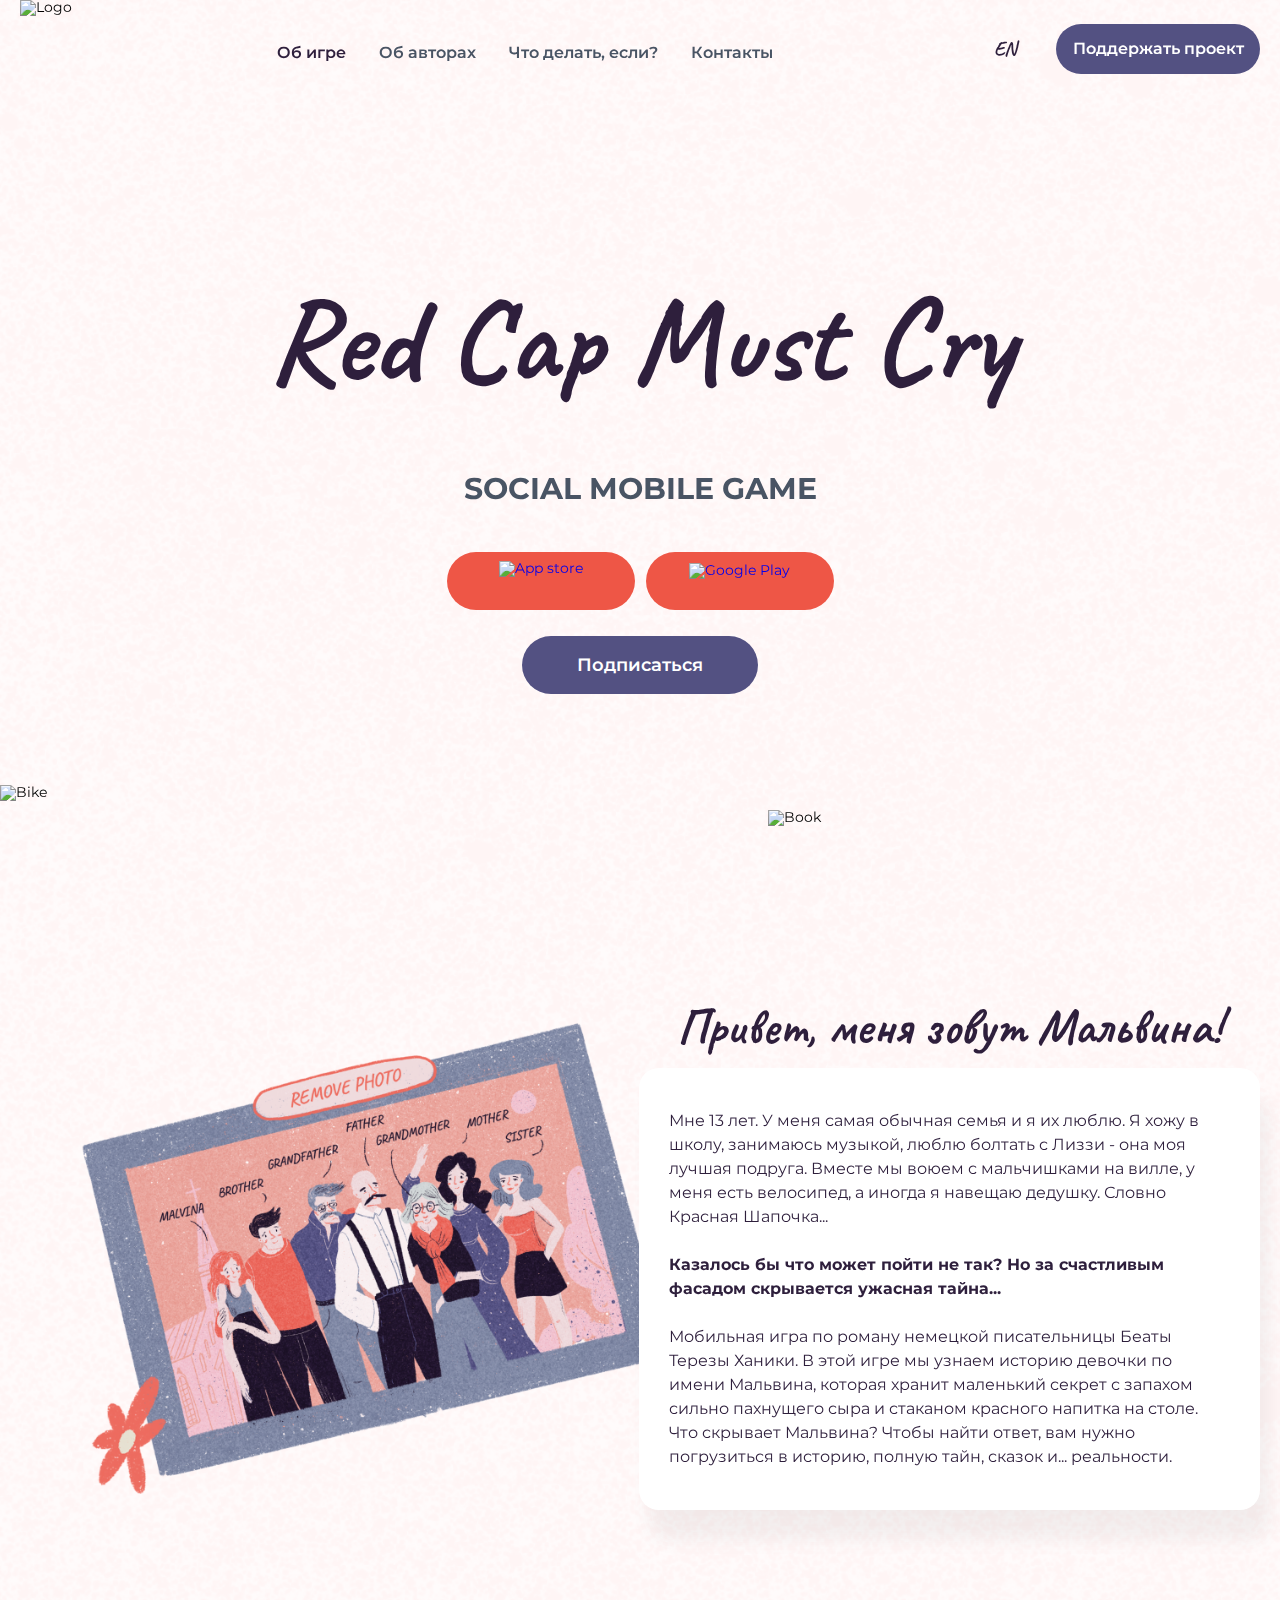
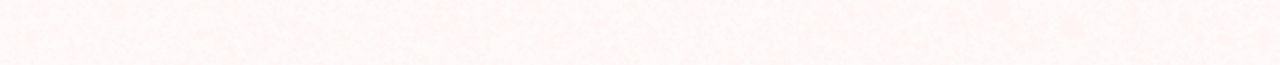
==== index.html @ 7e0f97d7 "Add hi section" ====
<!DOCTYPE html>
<html lang="en">
	<head>
		<title>Red Cup Must Cry</title>

		<meta charset="UTF-8">

		<!-- Fonts -->
		<link rel="preconnect" href="https://fonts.googleapis.com">
		<link rel="preconnect" href="https://fonts.gstatic.com" crossorigin>
		<link href="https://fonts.googleapis.com/css2?family=Caveat:wght@400;500;600;700&family=Montserrat:ital,wght@0,100;0,200;0,300;0,400;0,500;0,600;0,700;0,800;0,900;1,100;1,200;1,300;1,400;1,500;1,600;1,700;1,800;1,900&display=swap" rel="stylesheet">

		<!-- CSS -->
		<link rel="stylesheet" type="text/css" href="css/style.css">

		<meta name="viewport" content="width=device-width, initial-scale=1">

		<meta name="format-detection" content="telephone=no">
	</head>
	<body>
		<div class="wrapper">
			
			<div class="background"></div>
			
			<div class="popup-subscribe">
				<div class="popup-subscribe__container">
					<button class="popup-subscribe__close-btn" onClick="popup('.popup-subscribe', 'close');"></button>
					<div class="popup-subscribe__content">
						<h4>Подписывайся на обновления, чтобы узнать о выходе первым!</h4>
						<label class="popup-subscribe__input">
							<span>E-mail</span>
							<input type="email">
						</label>
						<button class="orange-btn" onClick="popup('.popup-success', 'open', 'subscribe');">Submit</button>
					</div>
				</div>
			</div>

			<div class="popup-success">
				<div class="popup-success__container">
					<button class="popup-success__close-btn" onClick="popup('.popup-success', 'close', 'subscribe');"></button>
					<div class="popup-success__content popup-success__content_subscribe">
						<img src="img/check-mark-circle.svg" alt="Check mark">
						<h4>Теперь вы подписаны на наши обновления</h4>
					</div>
				</div>
			</div>

			<header class="header">
				<div class="header__background"></div>
				<div class="header__container">

					<img src="img/logo.svg" alt="Logo" class="header__logo">
					
					<nav class="header__menu">
						<ul>
							<li class="active">
								<a href="#">Об игре</a>
							</li>
							<li>
								<a href="#">Об авторах</a>
							</li>
							<li>
								<a href="#">Что делать, если?</a>
							</li>
							<li>
								<a href="#">Контакты</a>
							</li>
						</ul>
						<button class="header__menu-close" onClick="burgerMenu('close');"></button>
					</nav>
					
					<div class="header__btns">

						<div class="header__language">
							<button class="header__language-btn" onClick="toggleLanguageMenu();">EN</button>
							<ul class="header__language-content">
								<li class="active">
									<a href="#">EN</a>
								</li>
								<li>
									<a href="#">DE</a>
								</li>
								<li>
									<a href="#">RU</a>
								</li>
								<li>
									<a href="#">BY</a>
								</li>
							</ul>
						</div>
						
						<button class="purple-btn">Поддержать проект</button>
						
						<div class="header__socials">
							<a href="#" class="purple-circle-btn">
								<img src="img/facebook.svg" alt="Facebook">
							</a>
							<a href="#" class="purple-circle-btn">
								<img src="img/inst.svg" alt="Instagram">
							</a>
							<a href="#" class="purple-circle-btn">
								<img src="img/in.svg" alt="Linkedin">
							</a>
							<a href="#" class="purple-circle-btn">
								<img src="img/tiktok.svg" alt="TikTok">
							</a>
						</div>

						<button class="header__burger" onClick="burgerMenu('open');"></button>

					</div>

				</div>
			</header>
		
			<main class="main">

				<section class="initial">
					<div class="initial__container">
						<img class="initial__bg1" src="img/bike.png" alt="Bike">
						<img class="initial__bg2" src="img/book.png" alt="Book">
						<div class="initial__content">
							<h1>Red Cap Must Cry</h1>
							<p>social mobile game</p>
							<div class="initial__btns">
								<a href="#">
									<img src="img/app-store.svg" alt="App store">
								</a>
								<a href="#">
									<img src="img/google-play.svg" alt="Google Play">
								</a>
								<button class="purple-btn" onClick="popup('.popup-subscribe', 'open');">Подписаться</button>
							</div>
						</div>
					</div>
				</section>

				<section class="hi">
					<div class="hi__container">
						<img class="hi__image" src="img/hi__image.png" alt="Remove photo">
						<div class="hi__content">
							<h3>Привет, меня зовут Мальвина!</h3>
							<div class="hi__block">
								<div class="text16x24">
									<p>Мне 13 лет. У меня самая обычная семья и я их люблю. Я хожу в школу, занимаюсь музыкой, люблю болтать с Лиззи - она моя лучшая подруга. Вместе мы воюем с мальчишками на вилле, у меня есть велосипед, а иногда я навещаю дедушку. Словно Красная Шапочка...</p>
									<p><b>Казалось бы что может пойти не так? Но за счастливым фасадом скрывается ужасная тайна...</b></p>
									<p>Мобильная игра по роману немецкой писательницы Беаты Терезы Ханики. В этой игре мы узнаем историю девочки по имени Мальвина, которая хранит маленький секрет с запахом сильно пахнущего сыра и стаканом красного напитка на столе. Что скрывает Мальвина? Чтобы найти ответ, вам нужно погрузиться в историю, полную тайн, сказок и... реальности.</p>
								</div>
							</div>
						</div>
					</div>
				</section>

			</main>

			<footer class="footer"></footer>

		</div>
		<script src="js/script.js"></script>
	</body>
</html>
---- css/style.css ----
* {
	padding: 0;
	margin: 0;
	border: 0;
}

*, *:before, *:after {
	-webkit-box-sizing: border-box;
	box-sizing: border-box;
}

:focus, :active {
	outline: none;
}

a:focus, a:active {
	outline: none;
}

nav, footer, header, aside {
	display: block;
}

html, body {
	height: 100%;
	width: 100%;
	font-size: 100%;
	line-height: 1;
	font-size: 14px;
	-ms-text-size-adjust: 100%;
	-moz-text-size-adjust: 100%;
	-webkit-text-size-adjust: 100%;
}

input, button, textarea {
	font-family: inherit;
}

input::-ms-clear {
	display: none;
}

button {
	cursor: pointer;
}

button::-moz-focus-inner {
	padding: 0;
	border: 0;
}

a, a:visited {
	text-decoration: none;
}

a:hover {
	font-style: none;
}

ul li {
	list-style: none;
}

img {
	vertical-align: top;
}

h1, h2, h3, h4, h5, h6 {
	font-size: inherit;
	font-weight: 400;
}

.hi__block, .popup-success__content, .popup-subscribe__content, .orange-btn, .initial__btns a, .header__language-btn, .purple-btn,
.purple-circle-btn, .popup-success__container, .popup-subscribe__container, .popup-success, .popup-subscribe {
	display: -webkit-box;
	display: -ms-flexbox;
	display: flex;
	-webkit-box-align: center;
	    -ms-flex-align: center;
	        align-items: center;
	-webkit-box-pack: center;
	    -ms-flex-pack: center;
	        justify-content: center;
}

.header__background, .background {
	position: absolute;
	top: 0;
	left: 0;
	z-index: 1;
	width: 100%;
	height: 100%;
	background: url("../img/bg.png");
	background-size: 100% auto;
	mix-blend-mode: color-burn;
	opacity: 0.07;
}

.popup-success__close-btn, .popup-subscribe__close-btn, .header__menu-close {
	width: 24px;
	height: 24px;
	background: url("../img/cross.svg") no-repeat;
	background-size: cover;
}

.popup-success, .popup-subscribe {
	position: fixed;
	z-index: 20;
	width: 100%;
	height: 100%;
	background: rgba(0, 0, 0, 0.1);
	-webkit-transition: all 0.3s ease;
	transition: all 0.3s ease;
	visibility: hidden;
	opacity: 0;
}

.popup-success__container, .popup-subscribe__container {
	position: relative;
	width: 100%;
	height: 100%;
	background: #FFFFFF;
	border: 5px solid #D7E2F1;
	-webkit-box-shadow: 10px 30px 20px rgba(0, 0, 0, 0.05);
	        box-shadow: 10px 30px 20px rgba(0, 0, 0, 0.05);
	border-radius: 60px;
	-webkit-transition: all 0.3s ease;
	transition: all 0.3s ease;
	-webkit-transform: scale(0);
	        transform: scale(0);
}

body {
	font-family: "Montserrat", sans-serif;
	background: #FFFBFB;
}

h1, h3, h4 {
	font-family: "Caveat", cursive;
	font-weight: 700;
}

h1 {
	font-size: 120px;
	line-height: 150%;
	color: #2E1F3C;
}

h3 {
	font-size: 50px;
	line-height: 63%;
	color: #2E1F3C;
}

h4 {
	font-size: 36px;
	line-height: 150%;
	color: #111827;
}

@media (max-width: 1200px) {
	h1 {
		font-size: 100px;
	}
}
@media (max-width: 991.5px) {
	h1 {
		font-size: 80px;
	}
}
@media (max-width: 767.5px) {
	h1 {
		font-size: 65px;
	}
	h4 {
		font-size: 30px;
	}
}
@media (max-width: 575.5px) {
	h1 {
		font-size: 44px;
	}
	h4 {
		font-size: 26px;
	}
}
.wrapper {
	position: relative;
}

.purple-btn,
.purple-circle-btn {
	height: 50px;
	background: #535182;
	border-radius: 50px;
}

.purple-btn {
	font-size: 18px;
	line-height: 22px;
	font-weight: 600;
	color: #FFF;
}

.purple-circle-btn {
	width: 50px;
}

.header {
	width: 100%;
	position: fixed;
	z-index: 10;
	background: #FFFBFB;
}
.header__container {
	position: relative;
	z-index: 2;
	padding: 0 20px;
	max-width: 1458px;
	width: 100%;
	height: 99px;
	margin: 0 auto;
	display: -webkit-box;
	display: -ms-flexbox;
	display: flex;
	-webkit-box-orient: horizontal;
	-webkit-box-direction: normal;
	    -ms-flex-direction: row;
	        flex-direction: row;
	gap: 0;
	-webkit-box-align: start;
	    -ms-flex-align: start;
	        align-items: flex-start;
	-webkit-box-pack: justify;
	    -ms-flex-pack: justify;
	        justify-content: space-between;
}
.header__logo {
	height: 100%;
}
.header__menu ul {
	padding-top: 43px;
	display: -webkit-box;
	display: -ms-flexbox;
	display: flex;
	-webkit-box-orient: horizontal;
	-webkit-box-direction: normal;
	    -ms-flex-direction: row;
	        flex-direction: row;
	gap: 33px;
	-webkit-box-align: start;
	    -ms-flex-align: start;
	        align-items: flex-start;
	-webkit-box-pack: stretch;
	    -ms-flex-pack: stretch;
	        justify-content: stretch;
}
.header__menu ul li {
	position: relative;
}
.header__menu ul li a {
	font-size: 16px;
	line-height: 20px;
	font-weight: 600;
	color: #495464;
	-webkit-transition: all 0.3s ease;
	transition: all 0.3s ease;
}
.header__menu ul li.active:after {
	content: "";
	position: absolute;
	bottom: -18px;
	left: 0;
	display: inline-block;
	width: 103%;
	height: 9px;
	background: url("../img/menu-underline.svg") no-repeat;
	background-size: 100% 100%;
}
.header__menu ul li.active a {
	color: #2E1F3C;
}
.header__menu-close {
	position: absolute;
	top: 35px;
	right: 22px;
	display: none;
}
.header__btns {
	padding-top: 24px;
	display: -webkit-box;
	display: -ms-flexbox;
	display: flex;
	-webkit-box-orient: horizontal;
	-webkit-box-direction: normal;
	    -ms-flex-direction: row;
	        flex-direction: row;
	gap: 22px;
	-webkit-box-align: center;
	    -ms-flex-align: center;
	        align-items: center;
	-webkit-box-pack: justify;
	    -ms-flex-pack: justify;
	        justify-content: space-between;
}
.header__language {
	position: relative;
}
.header__language-btn {
	padding-right: 3px;
	width: 56px;
	height: 50px;
	font-family: "Caveat", cursive;
	font-size: 20px;
	line-height: 150%;
	font-weight: 700;
	letter-spacing: -0.03em;
	color: #2E1F3C;
	background: url("../img/language-btn-circle.svg") no-repeat;
	background-size: cover;
}
.header__language-content {
	position: absolute;
	top: 74px;
	left: -28px;
	padding: 14px 0 19px 0;
	width: 112px;
	display: -webkit-box;
	display: -ms-flexbox;
	display: flex;
	-webkit-box-orient: vertical;
	-webkit-box-direction: normal;
	    -ms-flex-direction: column;
	        flex-direction: column;
	gap: 13px;
	-webkit-box-align: center;
	    -ms-flex-align: center;
	        align-items: center;
	-webkit-box-pack: start;
	    -ms-flex-pack: start;
	        justify-content: flex-start;
	background: #FFFFFF;
	border: 5px solid #D7E2F1;
	-webkit-box-shadow: 10px 30px 20px rgba(0, 0, 0, 0.05);
	        box-shadow: 10px 30px 20px rgba(0, 0, 0, 0.05);
	border-radius: 20px;
	-webkit-transition: all 0.2s ease;
	transition: all 0.2s ease;
	visibility: hidden;
	opacity: 0;
}
.header__language-content li a {
	font-size: 16px;
	line-height: 150%;
	color: #2E1F3C;
	font-weight: 700;
	-webkit-transition: all 0.3s ease;
	transition: all 0.3s ease;
}
.header__language-content li.active a {
	color: #EE5646;
}
.header__language-content_open {
	visibility: visible;
	opacity: 1;
}
.header .purple-btn {
	width: 204px;
	font-size: 16px;
	line-height: 20px;
}
.header__socials {
	display: -webkit-box;
	display: -ms-flexbox;
	display: flex;
	-webkit-box-orient: horizontal;
	-webkit-box-direction: normal;
	    -ms-flex-direction: row;
	        flex-direction: row;
	gap: 4px;
	-webkit-box-align: center;
	    -ms-flex-align: center;
	        align-items: center;
	-webkit-box-pack: start;
	    -ms-flex-pack: start;
	        justify-content: flex-start;
}
.header__burger {
	width: 38px;
	height: 35px;
	background: url("../img/burger.svg") no-repeat;
	background-size: cover;
	display: none;
}

@media (hover: hover) {
	.header__menu ul li a:hover {
		color: #2E1F3C;
	}
	.header__language-content li a:hover {
		color: #EE5646;
	}
}
@media (max-width: 1300px) {
	.header__socials {
		display: none;
	}
}
@media (max-width: 1100px) {
	.header__menu ul {
		gap: 25px;
	}
	.header__btns {
		gap: 12px;
	}
}
@media (max-width: 991.5px) {
	.header__menu ul {
		gap: 20px;
	}
	.header__language-content {
		top: 64px;
		left: -7px;
		width: 70px;
	}
	.header .purple-btn {
		display: none;
	}
}
@media (max-width: 767.5px) {
	.header__menu {
		position: absolute;
		top: -450px;
		left: 0;
		z-index: 3;
		padding: 124.5px 0 97.5px 0;
		width: 100%;
		background: #FFFFFF;
		border: 5px solid #D7E2F1;
		-webkit-box-shadow: 10px 30px 20px rgba(0, 0, 0, 0.05);
		        box-shadow: 10px 30px 20px rgba(0, 0, 0, 0.05);
		border-radius: 0px 0px 20px 20px;
		-webkit-transition: all 0.3s ease;
		transition: all 0.3s ease;
		visibility: hidden;
	}
	.header__menu ul {
		padding-top: 0;
		display: -webkit-box;
		display: -ms-flexbox;
		display: flex;
		-webkit-box-orient: vertical;
		-webkit-box-direction: normal;
		    -ms-flex-direction: column;
		        flex-direction: column;
		gap: 30px;
		-webkit-box-align: center;
		    -ms-flex-align: center;
		        align-items: center;
		-webkit-box-pack: start;
		    -ms-flex-pack: start;
		        justify-content: flex-start;
	}
	.header__menu ul li a {
		font-size: 18px;
		line-height: 22px;
	}
	.header__menu ul li.active {
		padding-bottom: 14px;
	}
	.header__menu ul li.active:after {
		bottom: 0;
	}
	.header__menu-close {
		display: inline-block;
	}
	.header__menu_open {
		top: 0;
		visibility: visible;
	}
	.header__btns {
		gap: 20px;
	}
	.header__burger {
		display: inline-block;
	}
}
@media (max-width: 575.5px) {
	.header__container {
		height: 51px;
	}
	.header__btns {
		padding-top: 12px;
	}
	.header__language-btn {
		width: 34px;
		height: 30px;
		font-size: 14.5755px;
	}
	.header__language-content {
		top: 38px;
		width: 45px;
		padding: 11px 0 14px 0;
		gap: 8px;
	}
	.header__language-content li a {
		font-size: 14.5755px;
	}
	.header__burger {
		width: 24px;
		height: 22px;
	}
}
.main {
	position: relative;
	z-index: 2;
	padding: 99px 0 0 0;
}

@media (max-width: 575.5px) {
	.main {
		padding: 51px 0 0 0;
	}
}
.initial__container {
	max-width: 1920px;
	margin: 0 auto;
	position: relative;
}
.initial__content {
	position: relative;
	z-index: 2;
	padding: 152px 0 172px 0;
	text-align: center;
}
.initial__content > p {
	margin: 35px 0 41px 0;
	font-size: 30px;
	line-height: 150%;
	font-weight: 700;
	text-transform: uppercase;
	color: #495464;
}
.initial__btns {
	width: 388px;
	display: -webkit-inline-box;
	display: -ms-inline-flexbox;
	display: inline-flex;
	-webkit-box-orient: horizontal;
	-webkit-box-direction: normal;
	    -ms-flex-direction: row;
	        flex-direction: row;
	gap: 26px 11px;
	-webkit-box-align: start;
	    -ms-flex-align: start;
	        align-items: flex-start;
	-webkit-box-pack: center;
	    -ms-flex-pack: center;
	        justify-content: center;
	-ms-flex-wrap: wrap;
	    flex-wrap: wrap;
}
.initial__btns a {
	width: 188px;
	height: 58px;
	background: #EE5646;
	border-radius: 50px;
}
.initial__btns a:nth-child(1) img {
	height: 40.56px;
}
.initial__btns a:nth-child(2) img {
	height: 36.46px;
}
.initial__btns .purple-btn {
	width: 236px;
	height: 58px;
}
.initial__bg1, .initial__bg2 {
	position: absolute;
	z-index: 1;
}
.initial__bg1 {
	bottom: 65px;
	left: 48px;
	width: 43%;
}
.initial__bg2 {
	bottom: 0;
	right: 124px;
	width: 40%;
}

@media (max-width: 1400px) {
	.initial__bg1 {
		left: 0;
	}
	.initial__bg2 {
		right: 0;
		bottom: 40px;
	}
}
@media (max-width: 1200px) {
	.initial__content {
		padding: 100px 0 152px 0;
	}
}
@media (max-width: 991.5px) {
	.initial__content {
		padding: 60px 0 152px 0;
	}
	.initial__content > p {
		margin: 25px 0 31px 0;
		font-size: 28px;
	}
}
@media (max-width: 767.5px) {
	.initial__bg1 {
		bottom: 45px;
	}
	.initial__content {
		padding: 35px 0 152px 0;
	}
	.initial__content > p {
		margin: 10px 0 20px 0;
		font-size: 24px;
	}
}
@media (max-width: 575.5px) {
	.initial__container {
		overflow-x: hidden;
	}
	.initial__bg1 {
		bottom: auto;
		top: 12px;
		left: 50%;
		width: 219px;
		-webkit-transform: translate(-43%, 0);
		        transform: translate(-43%, 0);
	}
	.initial__bg2 {
		z-index: 3;
		right: calc(50% - 190px);
		bottom: 27px;
		width: 150px;
		pointer-events: none;
	}
	.initial__content {
		padding: 153px 0 63px 0;
		width: 100%;
		overflow-x: hidden;
	}
	.initial__content > p {
		margin: 10px 0 20px 0;
		font-size: 10px;
	}
	.initial__btns {
		gap: 5px;
		-webkit-box-orient: vertical;
		-webkit-box-direction: normal;
		    -ms-flex-direction: column;
		        flex-direction: column;
		-webkit-box-align: center;
		    -ms-flex-align: center;
		        align-items: center;
		-webkit-box-pack: start;
		    -ms-flex-pack: start;
		        justify-content: flex-start;
		width: 100%;
	}
	.initial__btns a,
.initial__btns .purple-btn {
		width: 280px;
		height: 45px;
	}
	.initial__btns a:nth-child(1) img {
		height: 33px;
	}
	.initial__btns a:nth-child(2) img {
		height: 30px;
	}
}
.orange-btn {
	height: 58px;
	font-size: 18px;
	line-height: 22px;
	font-weight: 600;
	color: #fff;
	background: #EE5646;
	border-radius: 100px;
}

@media (max-width: 575.5px) {
	.orange-btn {
		height: 45px;
		font-size: 16px;
		line-height: 20px;
	}
}
.popup-subscribe {
	padding: 40px 30px;
}
.popup-subscribe__container {
	padding: 0 30px;
	max-width: 990px;
	max-height: 620px;
}
.popup-subscribe__close-btn {
	position: absolute;
	top: 35px;
	right: 46px;
}
.popup-subscribe__content {
	max-width: 491px;
	-webkit-box-orient: vertical;
	-webkit-box-direction: normal;
	    -ms-flex-direction: column;
	        flex-direction: column;
}
.popup-subscribe__content h4 {
	text-align: center;
}
.popup-subscribe__content .orange-btn {
	width: 188px;
}
.popup-subscribe__input {
	margin: 40px 0;
	display: -webkit-box;
	display: -ms-flexbox;
	display: flex;
	-webkit-box-orient: horizontal;
	-webkit-box-direction: normal;
	    -ms-flex-direction: row;
	        flex-direction: row;
	gap: 38px;
	-webkit-box-align: center;
	    -ms-flex-align: center;
	        align-items: center;
	-webkit-box-pack: center;
	    -ms-flex-pack: center;
	        justify-content: center;
	width: 100%;
}
.popup-subscribe__input span,
.popup-subscribe__input input {
	font-family: "Caveat", cursive;
	color: #2E1F3C;
	font-weight: 700;
}
.popup-subscribe__input span {
	font-size: 25px;
	line-height: 32px;
}
.popup-subscribe__input input {
	width: calc(100% - 57px - 38px);
	font-size: 25px;
	line-height: 40px;
	border-bottom: 2px solid rgba(46, 31, 60, 0.5);
}

.popup-subscribe.open {
	visibility: visible;
	opacity: 1;
}
.popup-subscribe.open .popup-subscribe__container {
	-webkit-transform: scale(1);
	        transform: scale(1);
}

@media (max-width: 991.5px) {
	.popup-subscribe__container {
		max-height: 550px;
	}
}
@media (max-width: 767.5px) {
	.popup-subscribe__container {
		max-height: 500px;
	}
	.popup-subscribe__content {
		max-width: 400px;
	}
	.popup-subscribe__input {
		margin: 30px 0;
	}
}
@media (max-width: 575.5px) {
	.popup-subscribe {
		padding: 40px 15px;
	}
	.popup-subscribe__container {
		padding: 0 15px;
		max-height: 380px;
	}
	.popup-subscribe__close-btn {
		top: 25px;
		right: 30px;
	}
	.popup-subscribe__content .orange-btn {
		width: 150px;
	}
	.popup-subscribe__input {
		gap: 15px;
	}
	.popup-subscribe__input span {
		font-size: 22px;
	}
	.popup-subscribe__input input {
		width: calc(100% - 50px - 15px);
		font-size: 22px;
	}
}
.popup-success {
	padding: 40px 30px;
}
.popup-success__container {
	padding: 0 30px;
	max-width: 686px;
	max-height: 455px;
}
.popup-success__close-btn {
	position: absolute;
	top: 35px;
	right: 60px;
}
.popup-success__content {
	max-width: 491px;
	-webkit-box-orient: vertical;
	-webkit-box-direction: normal;
	    -ms-flex-direction: column;
	        flex-direction: column;
	display: none;
}
.popup-success__content img {
	width: 104.49px;
	height: 104.52px;
}
.popup-success__content h4 {
	text-align: center;
}
.popup-success__content_subscribe h4 {
	margin-top: 44.24px;
}

.popup-success.open {
	visibility: visible;
	opacity: 1;
}
.popup-success.open .popup-success__container {
	-webkit-transform: scale(1);
	        transform: scale(1);
}

@media (max-width: 991.5px) {
	.popup-success__container {
		max-height: 420px;
	}
}
@media (max-width: 767.5px) {
	.popup-success__container {
		max-height: 390px;
	}
	.popup-success__content {
		max-width: 400px;
	}
	.popup-success__content img {
		width: 90px;
		height: 90px;
	}
	.popup-success__content_subscribe h4 {
		margin-top: 38px;
	}
}
@media (max-width: 575.5px) {
	.popup-success {
		padding: 40px 15px;
	}
	.popup-success__container {
		padding: 0 15px;
		max-height: 330px;
	}
	.popup-success__close-btn {
		top: 25px;
		right: 30px;
	}
	.popup-success__content {
		max-width: 350px;
	}
	.popup-success__content img {
		width: 75px;
		height: 75px;
	}
}
.text16x24 {
	display: -webkit-box;
	display: -ms-flexbox;
	display: flex;
	-webkit-box-orient: vertical;
	-webkit-box-direction: normal;
	    -ms-flex-direction: column;
	        flex-direction: column;
	gap: 24px;
	-webkit-box-align: stretch;
	    -ms-flex-align: stretch;
	        align-items: stretch;
	-webkit-box-pack: start;
	    -ms-flex-pack: start;
	        justify-content: flex-start;
	font-size: 16px;
	line-height: 150%;
	color: #2E1F3C;
}

.hi__container {
	position: relative;
	max-width: 1515px;
	padding: 145px 20px 155px 20px;
	display: -webkit-box;
	display: -ms-flexbox;
	display: flex;
	-webkit-box-orient: horizontal;
	-webkit-box-direction: normal;
	    -ms-flex-direction: row;
	        flex-direction: row;
	gap: 0;
	-webkit-box-align: start;
	    -ms-flex-align: start;
	        align-items: flex-start;
	-webkit-box-pack: end;
	    -ms-flex-pack: end;
	        justify-content: flex-end;
	margin: 0 auto;
}
.hi__image {
	position: absolute;
	top: 120px;
	left: 20px;
	width: 53.35%;
}
.hi__content {
	width: 50.1%;
	position: relative;
}
.hi__content h3 {
	text-align: center;
	margin-bottom: 25px;
}
.hi__block {
	min-height: 442px;
	padding: 30px;
	background: #FFFFFF;
	-webkit-box-shadow: 10px 30px 20px rgba(0, 0, 0, 0.05);
	        box-shadow: 10px 30px 20px rgba(0, 0, 0, 0.05);
	border-radius: 20px;
}
.hi__block .text16x24 {
	max-width: 598px;
}
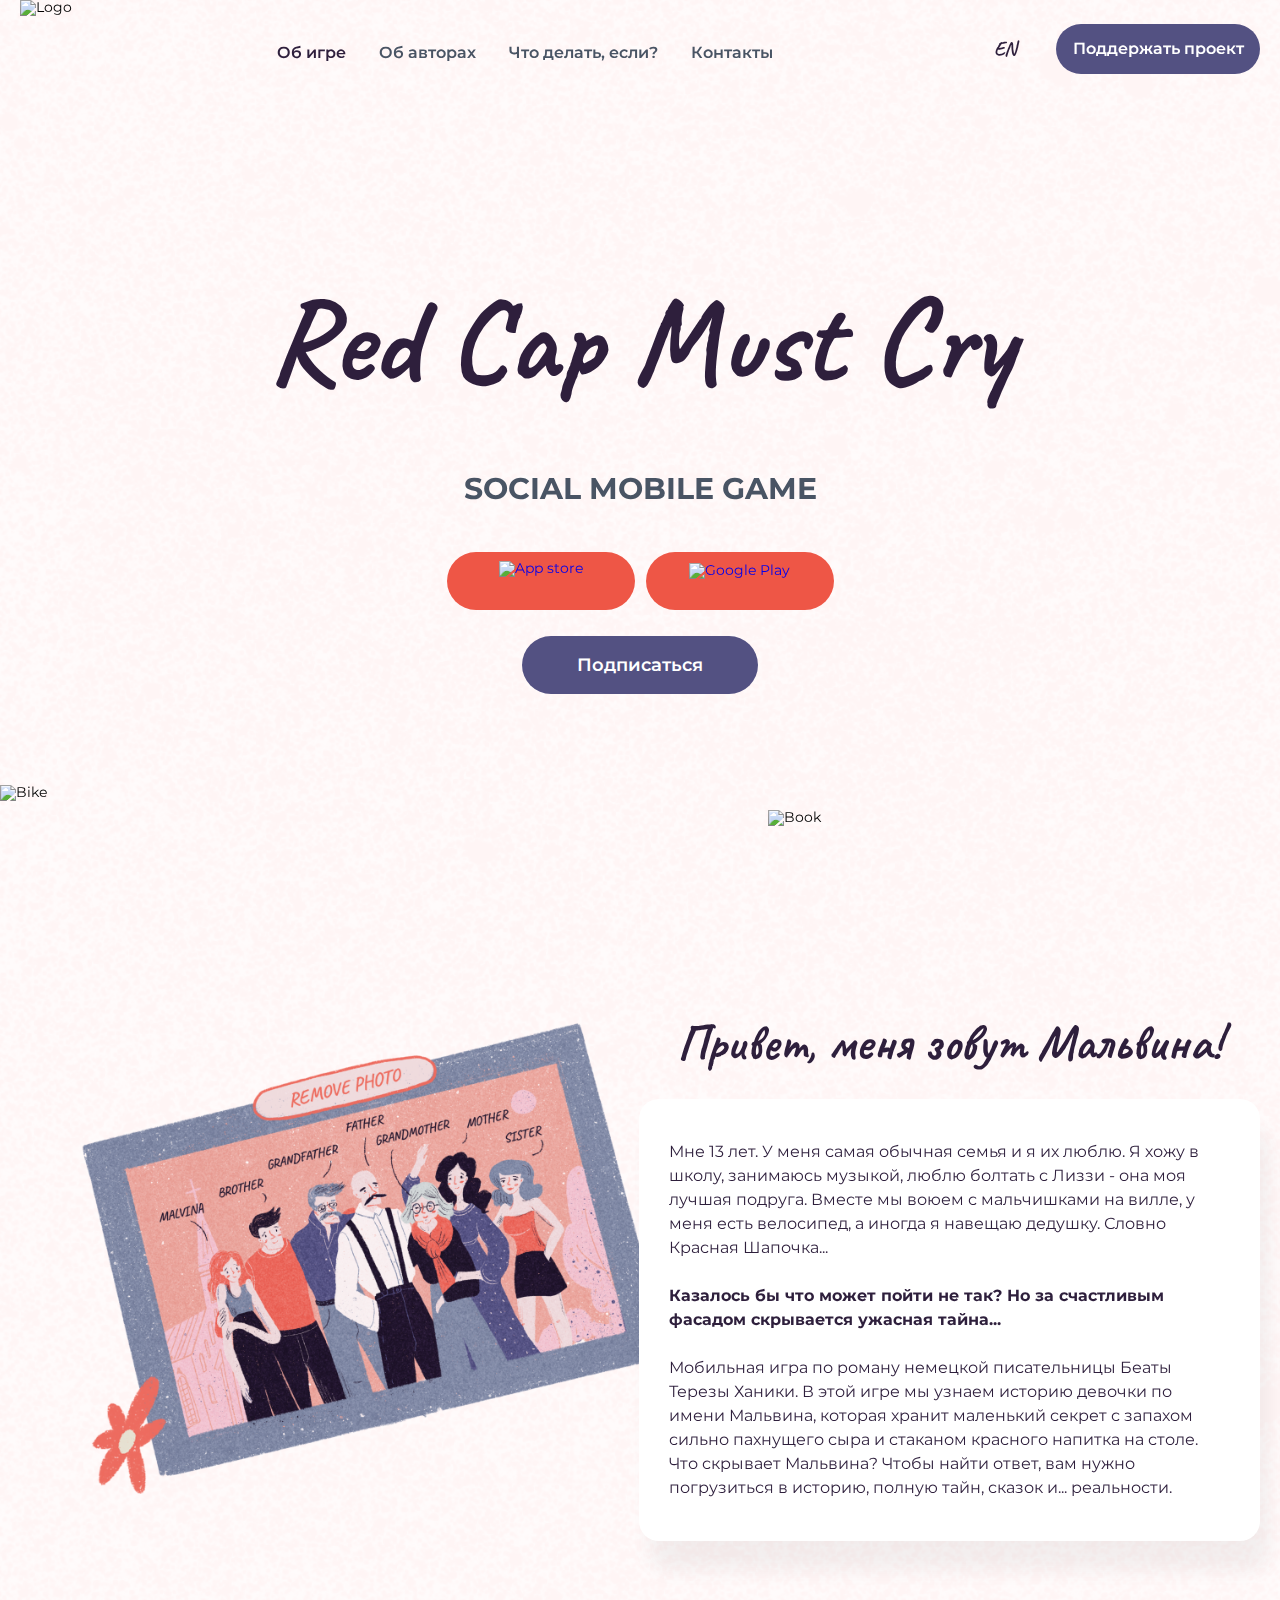
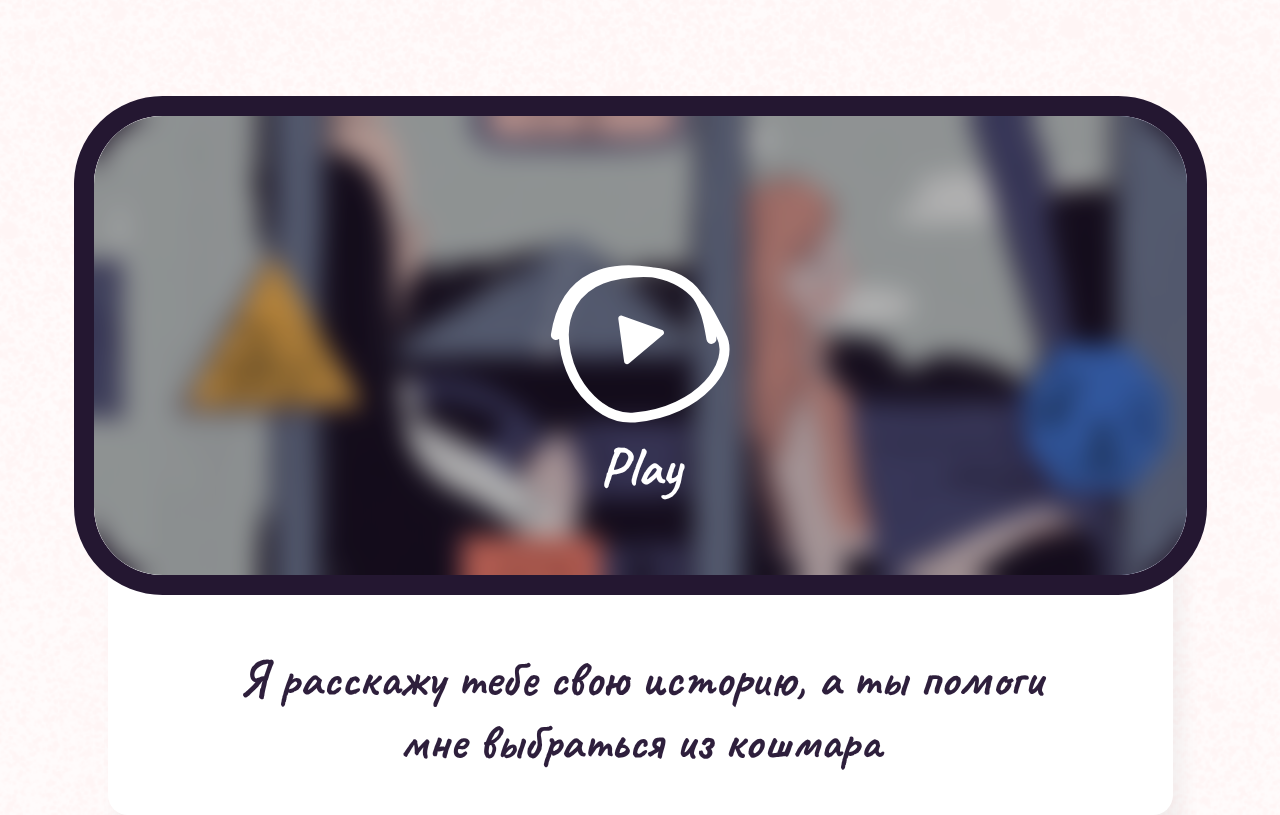
==== commit 5c4d2d5a: "Add video-history section" ====
--- a/index.html
+++ b/index.html
@@ -152,6 +152,24 @@
 					</div>
 				</section>
 
+				<section class="video-history">
+					<div class="video-history__container">
+						<div class="video-history__video">
+							<video preload="none" poster="img/video.png">
+								<source src="https://www.w3schools.com/html/mov_bbb.mp4" type="video/mp4">
+								Your browser does not support the video tag.
+							</video>
+							<button onClick="playVideo();">
+								<img src="img/play.svg" alt="Play button">
+								<span>Play</span>
+							</button>
+						</div>
+						<div class="video-history__block">
+							<h3>Я расскажу тебе свою историю, а ты помоги мне выбраться из кошмара</h3>
+						</div>
+					</div>
+				</section>
+
 			</main>
 
 			<footer class="footer"></footer>
--- a/css/style.css
+++ b/css/style.css
@@ -148,7 +148,7 @@
 
 h3 {
 	font-size: 50px;
-	line-height: 63%;
+	line-height: 63px;
 	color: #2E1F3C;
 }
 
@@ -167,11 +167,19 @@
 	h1 {
 		font-size: 80px;
 	}
+	h3 {
+		font-size: 40px;
+		line-height: 55px;
+	}
 }
 @media (max-width: 767.5px) {
 	h1 {
 		font-size: 65px;
 	}
+	h3 {
+		font-size: 32px;
+		line-height: 44px;
+	}
 	h4 {
 		font-size: 30px;
 	}
@@ -179,6 +187,10 @@
 @media (max-width: 575.5px) {
 	h1 {
 		font-size: 44px;
+	}
+	h3 {
+		font-size: 25px;
+		line-height: 32px;
 	}
 	h4 {
 		font-size: 26px;
@@ -917,18 +929,19 @@
 	display: -webkit-box;
 	display: -ms-flexbox;
 	display: flex;
-	-webkit-box-orient: horizontal;
+	-webkit-box-orient: vertical;
 	-webkit-box-direction: normal;
-	    -ms-flex-direction: row;
-	        flex-direction: row;
+	    -ms-flex-direction: column;
+	        flex-direction: column;
 	gap: 0;
-	-webkit-box-align: start;
-	    -ms-flex-align: start;
-	        align-items: flex-start;
-	-webkit-box-pack: end;
-	    -ms-flex-pack: end;
-	        justify-content: flex-end;
+	-webkit-box-align: end;
+	    -ms-flex-align: end;
+	        align-items: flex-end;
+	-webkit-box-pack: start;
+	    -ms-flex-pack: start;
+	        justify-content: flex-start;
 	margin: 0 auto;
+	overflow-x: hidden;
 }
 .hi__image {
 	position: absolute;
@@ -945,8 +958,9 @@
 	margin-bottom: 25px;
 }
 .hi__block {
+	position: relative;
 	min-height: 442px;
-	padding: 30px;
+	padding: 40px 30px;
 	background: #FFFFFF;
 	-webkit-box-shadow: 10px 30px 20px rgba(0, 0, 0, 0.05);
 	        box-shadow: 10px 30px 20px rgba(0, 0, 0, 0.05);
@@ -954,4 +968,160 @@
 }
 .hi__block .text16x24 {
 	max-width: 598px;
+}
+.hi__block:after {
+	content: "";
+	position: absolute;
+	right: -40px;
+	top: -70px;
+	display: inline-block;
+	width: 145px;
+	height: 145px;
+	background: url("../img/needle.png") no-repeat;
+	background-size: cover;
+}
+
+@media (max-width: 1199.5px) {
+	.hi__container {
+		padding: 125px 20px 130px 20px;
+	}
+	.hi__image {
+		top: 200px;
+		width: 42%;
+	}
+	.hi__content {
+		width: 60%;
+	}
+	.hi__block:after {
+		right: -35px;
+		top: -65px;
+		width: 130px;
+		height: 130px;
+	}
+}
+@media (max-width: 991.5px) {
+	.hi__container {
+		padding: 80px 20px 100px 20px;
+	}
+	.hi__image {
+		top: 240px;
+		width: 39%;
+		left: 0;
+	}
+	.hi__content {
+		width: 65%;
+	}
+	.hi__content h3 {
+		margin-bottom: 15px;
+	}
+}
+@media (max-width: 767.5px) {
+	.hi__container {
+		padding: 20px 20px 80px 20px;
+		-webkit-box-align: center;
+		    -ms-flex-align: center;
+		        align-items: center;
+	}
+	.hi__image {
+		position: relative;
+		top: auto;
+		left: auto;
+		width: calc(100% + 40px);
+		max-width: 500px;
+	}
+	.hi__content {
+		width: 100%;
+	}
+}
+@media (max-width: 575.5px) {
+	.hi__container {
+		padding: 0 20px 80px 20px;
+	}
+	.hi__image {
+		left: -8px;
+	}
+	.hi__block {
+		padding: 20px;
+	}
+	.hi__block:after {
+		right: -28px;
+		top: 15px;
+		width: 80px;
+		height: 80px;
+	}
+}
+.video-history__container {
+	margin: 0 auto;
+	padding: 0 20px;
+	max-width: 1173px;
+}
+.video-history__video {
+	position: relative;
+	z-index: 2;
+	width: 1133px;
+	height: 498.77px;
+	border: 20.2547px solid #241731;
+	-webkit-box-shadow: inset 0px 5.06369px 5.06369px rgba(0, 0, 0, 0.1);
+	        box-shadow: inset 0px 5.06369px 5.06369px rgba(0, 0, 0, 0.1);
+	border-radius: 88.6145px;
+	overflow: hidden;
+}
+.video-history__video video {
+	width: 100%;
+	height: 100%;
+	-o-object-fit: cover;
+	   object-fit: cover;
+}
+.video-history__video button {
+	position: absolute;
+	top: 0;
+	left: 0;
+	padding-bottom: 72.5px;
+	width: 100%;
+	height: 100%;
+	display: -webkit-box;
+	display: -ms-flexbox;
+	display: flex;
+	-webkit-box-orient: vertical;
+	-webkit-box-direction: normal;
+	    -ms-flex-direction: column;
+	        flex-direction: column;
+	gap: 10px;
+	-webkit-box-align: center;
+	    -ms-flex-align: center;
+	        align-items: center;
+	-webkit-box-pack: end;
+	    -ms-flex-pack: end;
+	        justify-content: flex-end;
+	background: rgba(0, 0, 0, 0.3);
+	-webkit-backdrop-filter: blur(12.6592px);
+	        backdrop-filter: blur(12.6592px);
+	-webkit-transition: all 0.2s ease;
+	transition: all 0.2s ease;
+}
+.video-history__video button img {
+	width: 180px;
+}
+.video-history__video button span {
+	font-family: "Caveat", cursive;
+	font-size: 55px;
+	line-height: 69px;
+	font-weight: 700;
+	color: #FFFFFF;
+}
+.video-history__block {
+	position: relative;
+	z-index: 1;
+	width: calc(100% - 68px);
+	padding: 152px 0 42px 0;
+	margin: -100px auto 0 auto;
+	background: #FFFFFF;
+	-webkit-box-shadow: 10px 30px 20px rgba(0, 0, 0, 0.05);
+	        box-shadow: 10px 30px 20px rgba(0, 0, 0, 0.05);
+	border-radius: 20px;
+}
+.video-history__block h3 {
+	margin: 0 auto;
+	max-width: 856px;
+	text-align: center;
 }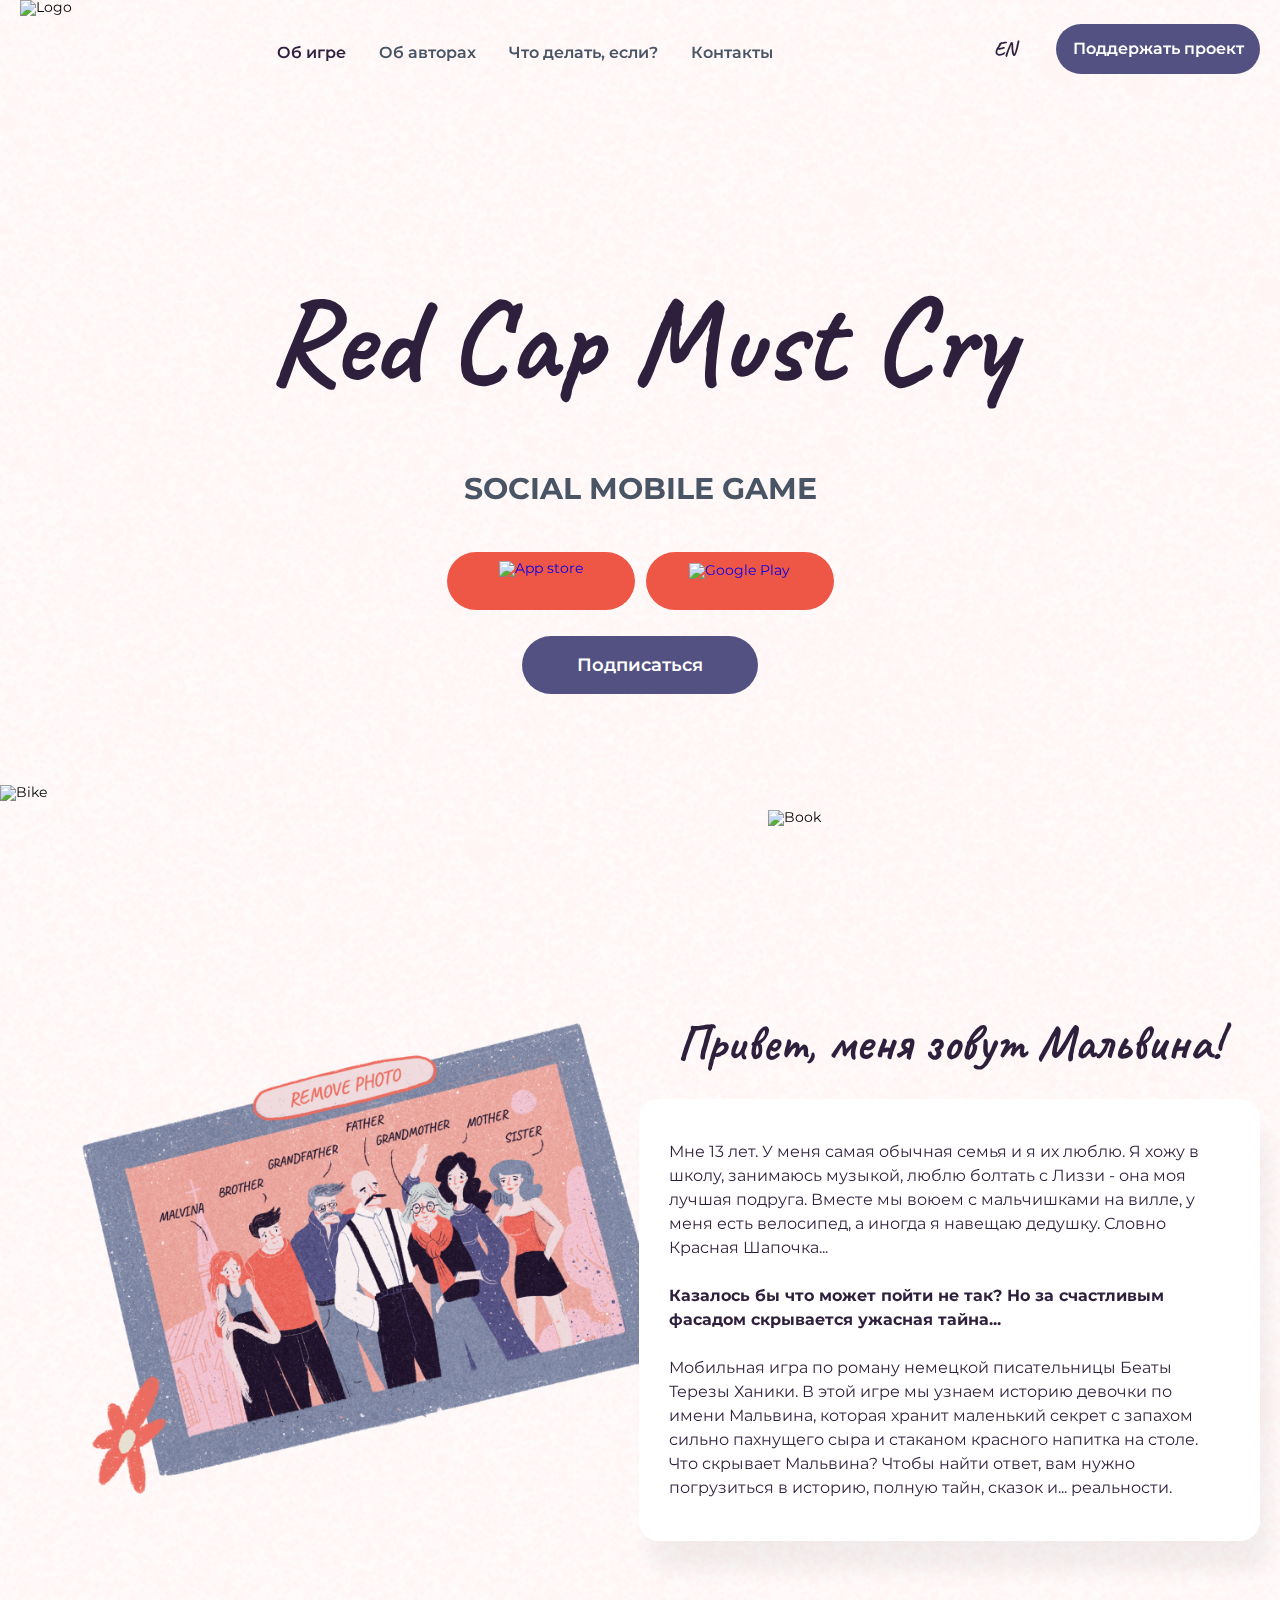
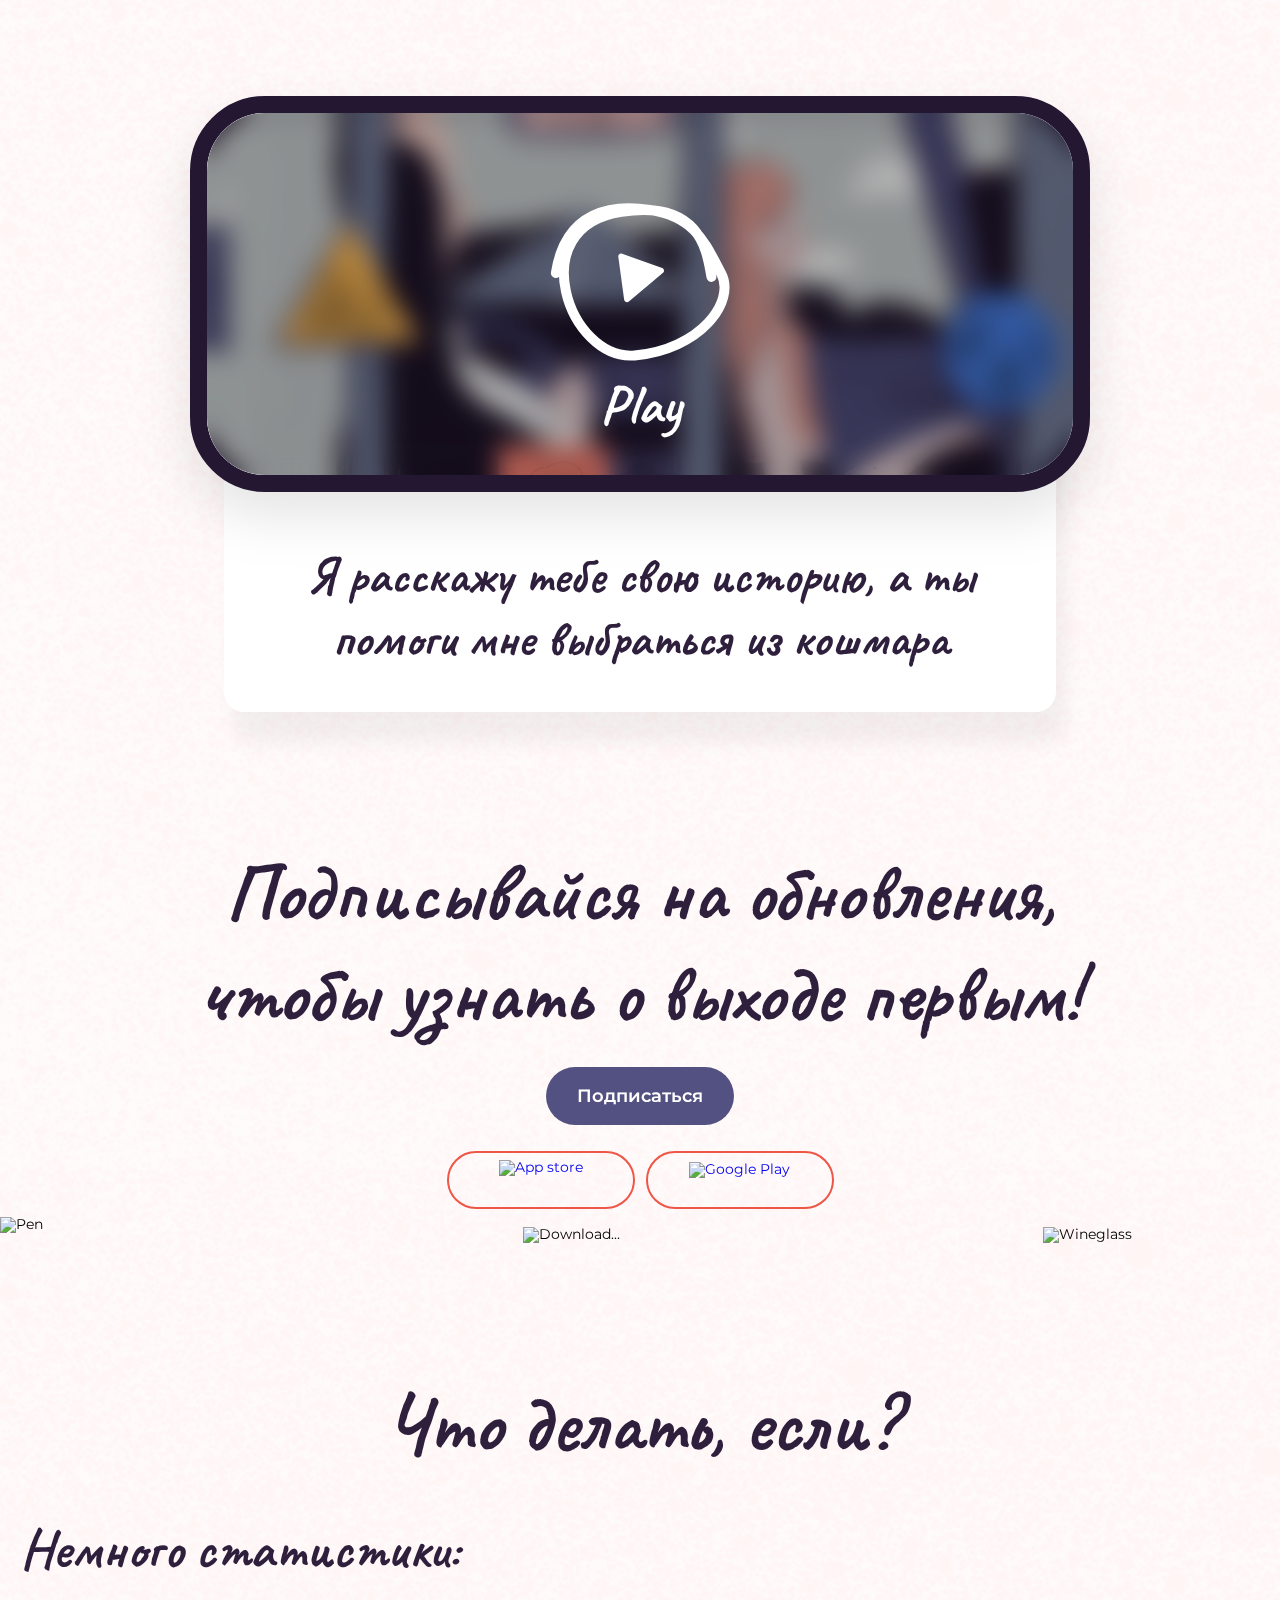
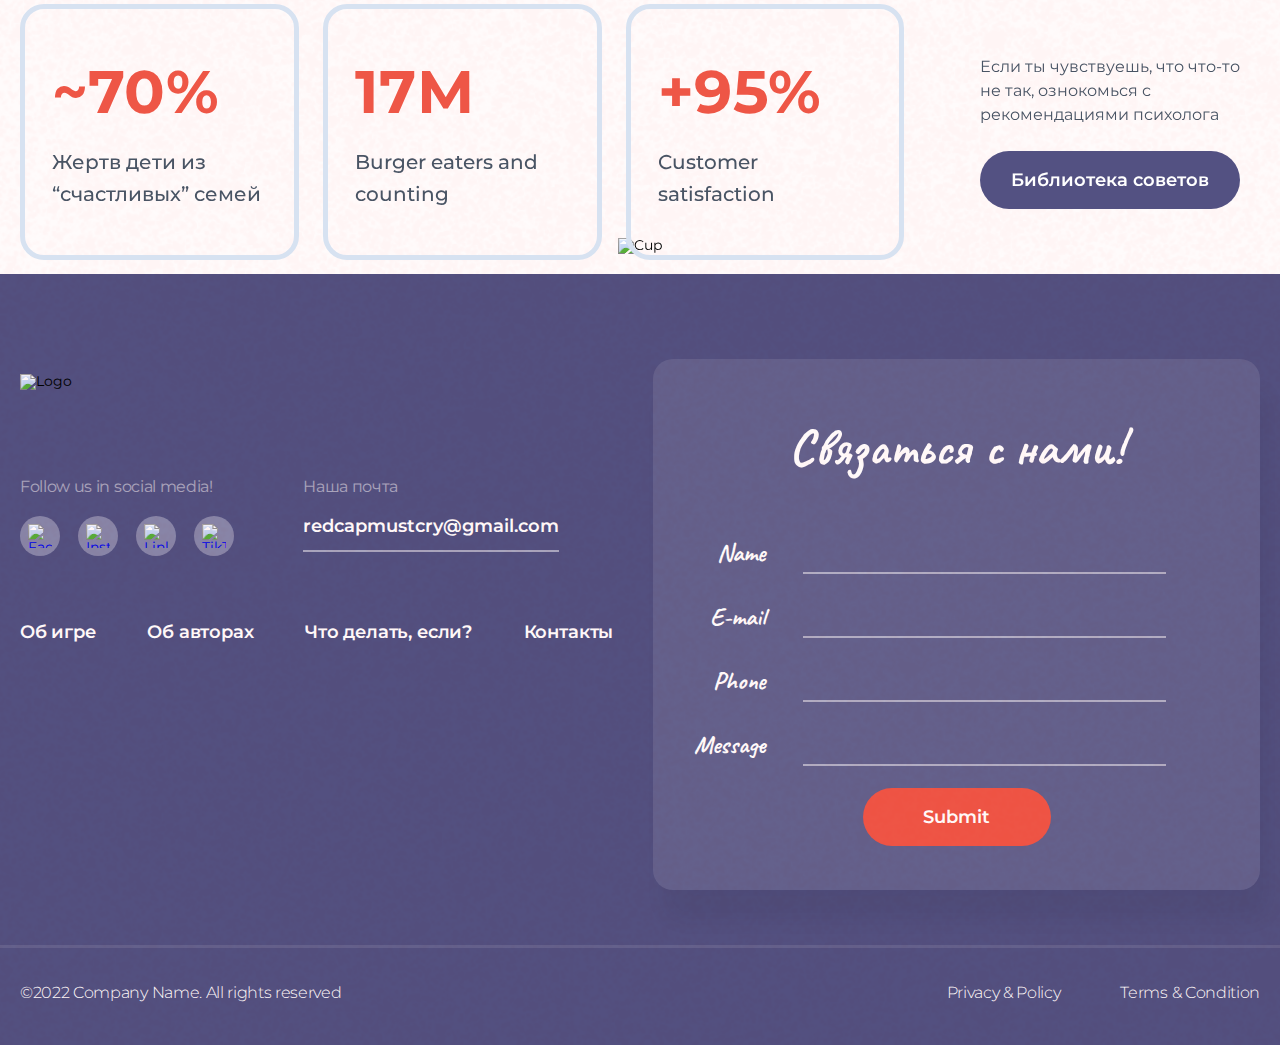
==== commit 32c5ae42: "Add what-to-do-if page" ====
--- a/index.html
+++ b/index.html
@@ -38,10 +38,15 @@
 
 			<div class="popup-success">
 				<div class="popup-success__container">
-					<button class="popup-success__close-btn" onClick="popup('.popup-success', 'close', 'subscribe');"></button>
+					<button class="popup-success__close-btn" onClick="popup('.popup-success', 'close');"></button>
 					<div class="popup-success__content popup-success__content_subscribe">
 						<img src="img/check-mark-circle.svg" alt="Check mark">
 						<h4>Теперь вы подписаны на наши обновления</h4>
+					</div>
+					<div class="popup-success__content popup-success__content_message">
+						<img src="img/check-mark-circle.svg" alt="Check mark">
+						<h4>Ваше сообщение успешно отправлено!</h4>
+						<p>Наша команда свяжется с Вами в ближайшее время.</p>
 					</div>
 				</div>
 			</div>
@@ -55,13 +60,13 @@
 					<nav class="header__menu">
 						<ul>
 							<li class="active">
-								<a href="#">Об игре</a>
+								<a href="index.html">Об игре</a>
 							</li>
 							<li>
-								<a href="#">Об авторах</a>
+								<a href="about-authors.html">Об авторах</a>
 							</li>
 							<li>
-								<a href="#">Что делать, если?</a>
+								<a href="what-to-do-if.html">Что делать, если?</a>
 							</li>
 							<li>
 								<a href="#">Контакты</a>
@@ -170,9 +175,135 @@
 					</div>
 				</section>
 
+				<section class="subscribe">
+					<div class="subscribe__container">
+						<img class="subscribe__bg1" src="img/pen.png" alt="Pen">
+						<img class="subscribe__bg2" src="img/wineglass.png" alt="Wineglass">
+						<div class="subscribe__content">
+							<h2>Подписывайся на обновления, чтобы узнать о выходе первым!</h2>
+							<button class="purple-btn" onClick="popup('.popup-subscribe', 'open');">Подписаться</button>
+							<div class="subscribe__btns">
+								<a href="#">
+									<img src="img/app-store.svg" alt="App store">
+									<img src="img/app-store_orange.svg" alt="App store">
+								</a>
+								<a href="#">
+									<img src="img/google-play.svg" alt="Google Play">
+									<img src="img/google-play_orange.svg" alt="Google Play">
+								</a>
+							</div>
+							<img class="subscribe__download-txt" src="img/Download.png" alt="Download...">
+						</div>
+					</div>
+				</section>
+
+				<section class="what-to-do">
+					<div class="what-to-do__container">
+						<h2>Что делать, если?</h2>
+						<p class="what-to-do__subtitle">Немного статистики:</p>
+						<div class="what-to-do__content">
+							<div class="what-to-do__items">
+								<div class="what-to-do__item">
+									<span>~70%</span>
+									<p>Жертв дети из “счастливых” семей</p>
+								</div>
+								<div class="what-to-do__item">
+									<span>17M</span>
+									<p>Burger eaters and counting</p>
+								</div>
+								<div class="what-to-do__item">
+									<span>+95%</span>
+									<p>Customer satisfaction</p>
+								</div>
+								<div class="what-to-do__text-btn">
+									<p>Если ты чувствуешь, что что-то не так, ознокомься  с рекомендациями психолога</p>
+									<a href="#" class="purple-btn">Библиотека советов</a>
+								</div>
+							</div>
+						</div>
+						<div class="what-to-do__cup-image">
+							<img src="img/cup.png" alt="Cup">
+						</div>
+					</div>
+				</section>
+
 			</main>
 
-			<footer class="footer"></footer>
+			<footer class="footer">
+				<div class="footer__container">
+					<div class="footer__content">
+						<div class="footer__logo">
+							<img src="img/footer__logo.svg" alt="Logo">
+						</div>
+						<div class="footer__form">
+							<h3>Связаться с нами!</h3>
+							<div class="footer__inputs">
+								<label class="footer__input">
+									<span>Name</span>
+									<input type="text">
+								</label>
+								<label class="footer__input">
+									<span>E-mail</span>
+									<input type="email">
+								</label>
+								<label class="footer__input">
+									<span>Phone</span>
+									<input type="tel">
+								</label>
+								<label class="footer__input">
+									<span>Message</span>
+									<input type="text">
+								</label>
+							</div>
+							<button class="orange-btn" onClick="popup('.popup-success', 'open', 'message');">Submit</button>
+						</div>
+						<div class="footer__socials">
+							<span class="footer__min-title">Follow us in social media!</span>
+							<div class="footer__socials-items">
+								<a href="#">
+									<img src="img/facebook.svg" alt="Facebook">
+								</a>
+								<a href="#">
+									<img src="img/inst.svg" alt="Instagram">
+								</a>
+								<a href="#">
+									<img src="img/in.svg" alt="Linkedin">
+								</a>
+								<a href="#">
+									<img src="img/tiktok.svg" alt="TikTok">
+								</a>
+							</div>
+						</div>
+						<div class="footer__email">
+							<span class="footer__min-title">Наша почта</span>
+							<p>redcapmustcry@gmail.com</p>
+						</div>
+						<nav class="footer__menu">
+							<ul>
+								<li>
+									<a href="index.html">Об игре</a>
+								</li>
+								<li>
+									<a href="about-authors.html">Об авторах</a>
+								</li>
+								<li>
+									<a href="what-to-do-if.html">Что делать, если?</a>
+								</li>
+								<li>
+									<a href="#">Контакты</a>
+								</li>
+							</ul>
+						</nav>
+					</div>
+					<div class="footer__rights">
+						<p>©2022 Company Name. All rights reserved</p>
+						<div>
+							<a href="#">Privacy & Policy</a>
+							<a href="#">Terms & Condition</a>
+						</div>
+					</div>
+				</div>
+			</footer>
 
 		</div>
 		<script src="js/script.js"></script>
--- a/css/style.css
+++ b/css/style.css
@@ -70,7 +70,7 @@
 	font-weight: 400;
 }
 
-.hi__block, .popup-success__content, .popup-subscribe__content, .orange-btn, .initial__btns a, .header__language-btn, .purple-btn,
+.about-authors__item-block, .footer__socials-items a, .subscribe__btns a, .hi__block, .popup-success__content, .popup-subscribe__content, .orange-btn, .initial__btns a, .header__language-btn, .purple-btn,
 .purple-circle-btn, .popup-success__container, .popup-subscribe__container, .popup-success, .popup-subscribe {
 	display: -webkit-box;
 	display: -ms-flexbox;
@@ -135,21 +135,28 @@
 	background: #FFFBFB;
 }
 
-h1, h3, h4 {
+h1, h2, h3, h4, h5 {
 	font-family: "Caveat", cursive;
 	font-weight: 700;
+}
+
+h1, h2, h3, h5 {
+	color: #2E1F3C;
 }
 
 h1 {
 	font-size: 120px;
 	line-height: 150%;
-	color: #2E1F3C;
+}
+
+h2 {
+	font-size: 80px;
+	line-height: 101px;
 }
 
 h3 {
 	font-size: 50px;
 	line-height: 63px;
-	color: #2E1F3C;
 }
 
 h4 {
@@ -158,15 +165,28 @@
 	color: #111827;
 }
 
+h5 {
+	font-size: 30px;
+	line-height: 38px;
+}
+
 @media (max-width: 1200px) {
 	h1 {
 		font-size: 100px;
 	}
+	h2 {
+		font-size: 70px;
+		line-height: 90px;
+	}
 }
 @media (max-width: 991.5px) {
 	h1 {
 		font-size: 80px;
 	}
+	h2 {
+		font-size: 60px;
+		line-height: 80px;
+	}
 	h3 {
 		font-size: 40px;
 		line-height: 55px;
@@ -176,6 +196,10 @@
 	h1 {
 		font-size: 65px;
 	}
+	h2 {
+		font-size: 45px;
+		line-height: 63px;
+	}
 	h3 {
 		font-size: 32px;
 		line-height: 44px;
@@ -187,6 +211,10 @@
 @media (max-width: 575.5px) {
 	h1 {
 		font-size: 44px;
+	}
+	h2 {
+		font-size: 35px;
+		line-height: 44px;
 	}
 	h3 {
 		font-size: 25px;
@@ -852,6 +880,16 @@
 .popup-success__content_subscribe h4 {
 	margin-top: 44.24px;
 }
+.popup-success__content_message h4 {
+	margin: 24.24px 0 23px 0;
+}
+.popup-success__content_message p {
+	font-size: 16px;
+	line-height: 150%;
+	color: #2E1F3C;
+	font-weight: 500;
+	text-align: center;
+}
 
 .popup-success.open {
 	visibility: visible;
@@ -1060,10 +1098,13 @@
 	z-index: 2;
 	width: 1133px;
 	height: 498.77px;
+	margin: 0 auto;
 	border: 20.2547px solid #241731;
 	-webkit-box-shadow: inset 0px 5.06369px 5.06369px rgba(0, 0, 0, 0.1);
 	        box-shadow: inset 0px 5.06369px 5.06369px rgba(0, 0, 0, 0.1);
 	border-radius: 88.6145px;
+	-webkit-filter: drop-shadow(0px 25.3184px 25.3184px rgba(0, 0, 0, 0.1));
+	        filter: drop-shadow(0px 25.3184px 25.3184px rgba(0, 0, 0, 0.1));
 	overflow: hidden;
 }
 .video-history__video video {
@@ -1124,4 +1165,1443 @@
 	margin: 0 auto;
 	max-width: 856px;
 	text-align: center;
+}
+
+@media (max-width: 1400px) {
+	.video-history__container {
+		max-width: 940px;
+	}
+	.video-history__video {
+		width: 900px;
+		height: 396.2px;
+		border: 17px solid #241731;
+		border-radius: 75px;
+	}
+	.video-history__video button {
+		padding-bottom: 35px;
+	}
+	.video-history__block h3 {
+		max-width: 750px;
+	}
+}
+@media (max-width: 1100px) {
+	.video-history__container {
+		max-width: 740px;
+	}
+	.video-history__video {
+		width: 700px;
+		height: 308px;
+		border: 13px solid #241731;
+		border-radius: 65px;
+	}
+	.video-history__video button {
+		padding-bottom: 35px;
+	}
+	.video-history__video button img {
+		width: 110px;
+	}
+	.video-history__video button span {
+		font-size: 40px;
+		line-height: 49px;
+	}
+	.video-history__block {
+		margin: -120px auto 0 auto;
+	}
+}
+@media (max-width: 767.5px) {
+	.video-history__container {
+		max-width: 575px;
+	}
+	.video-history__video {
+		width: 535px;
+		height: 235.5px;
+		border: 10.25px solid #241731;
+		border-radius: 50px;
+	}
+	.video-history__video button {
+		padding-bottom: 25px;
+	}
+	.video-history__video button img {
+		width: 80px;
+	}
+	.video-history__video button span {
+		font-size: 35px;
+		line-height: 44px;
+	}
+	.video-history__block {
+		padding: 152px 0 40px 0;
+	}
+}
+@media (max-width: 575.5px) {
+	.video-history__container {
+		max-width: 390px;
+	}
+	.video-history__video {
+		width: 350px;
+		height: 220px;
+		border-radius: 35px;
+	}
+	.video-history__video button {
+		display: -webkit-box;
+		display: -ms-flexbox;
+		display: flex;
+		-webkit-box-orient: horizontal;
+		-webkit-box-direction: normal;
+		    -ms-flex-direction: row;
+		        flex-direction: row;
+		gap: 13px;
+		-webkit-box-align: center;
+		    -ms-flex-align: center;
+		        align-items: center;
+		-webkit-box-pack: center;
+		    -ms-flex-pack: center;
+		        justify-content: center;
+		padding-bottom: 0;
+	}
+	.video-history__video button img {
+		width: 45px;
+	}
+	.video-history__block {
+		width: 100%;
+		padding: 152px 20px 40px 20px;
+	}
+}
+@media (max-width: 390.5px) {
+	.video-history__container {
+		max-width: 320px;
+	}
+	.video-history__video {
+		width: 280px;
+		height: 169px;
+		border-radius: 20px;
+	}
+}
+.subscribe__container {
+	position: relative;
+	max-width: 1324px;
+	margin: 0 auto;
+}
+.subscribe__content {
+	position: relative;
+	z-index: 2;
+	padding: 130px 0;
+	display: -webkit-box;
+	display: -ms-flexbox;
+	display: flex;
+	-webkit-box-orient: vertical;
+	-webkit-box-direction: normal;
+	    -ms-flex-direction: column;
+	        flex-direction: column;
+	gap: 0;
+	-webkit-box-align: center;
+	    -ms-flex-align: center;
+	        align-items: center;
+	-webkit-box-pack: start;
+	    -ms-flex-pack: start;
+	        justify-content: flex-start;
+}
+.subscribe__content h2 {
+	max-width: 1000px;
+	text-align: center;
+}
+.subscribe__content .purple-btn {
+	margin: 23.25px 0 26px 0;
+	width: 188px;
+	height: 58px;
+}
+.subscribe__btns {
+	width: 388px;
+	display: -webkit-inline-box;
+	display: -ms-inline-flexbox;
+	display: inline-flex;
+	-webkit-box-orient: horizontal;
+	-webkit-box-direction: normal;
+	    -ms-flex-direction: row;
+	        flex-direction: row;
+	gap: 5px 11px;
+	-webkit-box-align: start;
+	    -ms-flex-align: start;
+	        align-items: flex-start;
+	-webkit-box-pack: center;
+	    -ms-flex-pack: center;
+	        justify-content: center;
+	-ms-flex-wrap: wrap;
+	    flex-wrap: wrap;
+}
+.subscribe__btns a {
+	width: 188px;
+	height: 58px;
+	border-radius: 50px;
+	border: 2px solid #EE5646;
+}
+.subscribe__btns a img:nth-child(1) {
+	display: none;
+}
+.subscribe__btns a:nth-child(1) img {
+	height: 40.56px;
+}
+.subscribe__btns a:nth-child(2) img {
+	height: 36.46px;
+}
+.subscribe__download-txt {
+	margin-top: 17.75px;
+	width: 234px;
+}
+.subscribe__bg1, .subscribe__bg2 {
+	position: absolute;
+	z-index: 1;
+}
+.subscribe__bg1 {
+	bottom: 140px;
+	left: 0px;
+	width: 23.89%;
+}
+.subscribe__bg2 {
+	bottom: 130px;
+	right: 0;
+	width: 18.5%;
+}
+
+@media (max-width: 1200px) {
+	.subscribe__content {
+		padding: 115px 0;
+	}
+	.subscribe__content h2 {
+		max-width: 900px;
+	}
+	.subscribe__bg1 {
+		bottom: 125px;
+	}
+	.subscribe__bg2 {
+		bottom: 115px;
+	}
+}
+@media (max-width: 991.5px) {
+	.subscribe__content {
+		padding: 100px 0;
+	}
+	.subscribe__content h2 {
+		max-width: 750px;
+	}
+	.subscribe__bg1 {
+		bottom: 115px;
+	}
+	.subscribe__bg2 {
+		bottom: 100px;
+	}
+}
+@media (max-width: 767.5px) {
+	.subscribe__content {
+		padding: 90px 0;
+	}
+	.subscribe__content h2 {
+		max-width: 550px;
+	}
+	.subscribe__bg1 {
+		bottom: 20px;
+		left: 20px;
+	}
+	.subscribe__bg2 {
+		bottom: 35px;
+	}
+}
+@media (max-width: 575.5px) {
+	.subscribe__content {
+		padding: 80px 0 120px 0;
+	}
+	.subscribe__content h2 {
+		max-width: 450px;
+		padding: 0 20px;
+	}
+	.subscribe__content .purple-btn {
+		margin: 30px 0 5px 0;
+		width: 280px;
+		height: 45px;
+	}
+	.subscribe__btns {
+		-webkit-box-orient: vertical;
+		-webkit-box-direction: normal;
+		    -ms-flex-direction: column;
+		        flex-direction: column;
+		-webkit-box-align: center;
+		    -ms-flex-align: center;
+		        align-items: center;
+		-webkit-box-pack: start;
+		    -ms-flex-pack: start;
+		        justify-content: flex-start;
+		width: 100%;
+	}
+	.subscribe__btns a {
+		background: #EE5646;
+		width: 280px;
+		height: 45px;
+	}
+	.subscribe__btns a img:nth-child(1) {
+		display: -webkit-box;
+		display: -ms-flexbox;
+		display: flex;
+	}
+	.subscribe__btns a img:nth-child(2) {
+		display: none;
+	}
+	.subscribe__btns a:nth-child(1) img {
+		height: 33px;
+	}
+	.subscribe__btns a:nth-child(2) img {
+		height: 30px;
+	}
+	.subscribe__download-txt {
+		margin-top: 52px;
+		width: 147.39px;
+	}
+	.subscribe__bg1 {
+		bottom: 86.64px;
+		left: 4px;
+		width: 23.75%;
+		-webkit-transform: rotate(180deg);
+		        transform: rotate(180deg);
+	}
+	.subscribe__bg2 {
+		bottom: 80px;
+		right: 4px;
+		width: 28.125%;
+	}
+}
+.what-to-do__container {
+	max-width: 1440px;
+	width: 100%;
+	padding: 0 20px;
+	margin: 0 auto;
+}
+.what-to-do__container h2 {
+	text-align: center;
+}
+.what-to-do__subtitle {
+	margin: 41px 0 20px 0;
+	font-family: "Caveat", cursive;
+	font-size: 55px;
+	line-height: 69px;
+	font-weight: 700;
+	color: #2E1F3C;
+}
+.what-to-do__content {
+	position: relative;
+	z-index: 2;
+	display: -webkit-box;
+	display: -ms-flexbox;
+	display: flex;
+	-webkit-box-orient: horizontal;
+	-webkit-box-direction: normal;
+	    -ms-flex-direction: row;
+	        flex-direction: row;
+	gap: 0;
+	-webkit-box-align: start;
+	    -ms-flex-align: start;
+	        align-items: flex-start;
+	-webkit-box-pack: space;
+	    -ms-flex-pack: space;
+	        justify-content: space;
+}
+.what-to-do__items {
+	width: 100%;
+	display: -webkit-box;
+	display: -ms-flexbox;
+	display: flex;
+	-webkit-box-orient: horizontal;
+	-webkit-box-direction: normal;
+	    -ms-flex-direction: row;
+	        flex-direction: row;
+	gap: 24px;
+	-webkit-box-align: stretch;
+	    -ms-flex-align: stretch;
+	        align-items: stretch;
+	-webkit-box-pack: stretch;
+	    -ms-flex-pack: stretch;
+	        justify-content: stretch;
+}
+.what-to-do__item {
+	width: 22.619047%;
+	padding: 45px 27px;
+	min-height: 256px;
+	border: 5px solid #D7E2F1;
+	border-radius: 24px;
+}
+.what-to-do__item span {
+	font-size: 60px;
+	line-height: 76px;
+	color: #EE5646;
+	letter-spacing: 0.5px;
+	font-weight: 700;
+}
+.what-to-do__item p {
+	margin-top: 16px;
+	font-size: 20px;
+	line-height: 32px;
+	font-weight: 500;
+	color: #495464;
+}
+.what-to-do__text-btn {
+	padding-left: 52px;
+	width: 26.9285714%;
+	display: -webkit-box;
+	display: -ms-flexbox;
+	display: flex;
+	-webkit-box-orient: vertical;
+	-webkit-box-direction: normal;
+	    -ms-flex-direction: column;
+	        flex-direction: column;
+	gap: 24px;
+	-webkit-box-align: start;
+	    -ms-flex-align: start;
+	        align-items: flex-start;
+	-webkit-box-pack: center;
+	    -ms-flex-pack: center;
+	        justify-content: center;
+}
+.what-to-do__text-btn p {
+	font-size: 16px;
+	line-height: 150%;
+	color: #495464;
+}
+.what-to-do__text-btn .purple-btn {
+	width: 100%;
+	max-width: 260px;
+	height: 58px;
+}
+.what-to-do__cup-image {
+	position: relative;
+	z-index: 1;
+	text-align: center;
+}
+.what-to-do__cup-image img {
+	width: 54.38714285%;
+	margin-top: -22px;
+}
+
+@media (max-width: 1100px) {
+	.what-to-do__item {
+		padding: 38px 20px;
+	}
+	.what-to-do__text-btn {
+		padding-left: 20px;
+	}
+}
+@media (max-width: 991.5px) {
+	.what-to-do__container {
+		max-width: 820px;
+	}
+	.what-to-do__subtitle {
+		margin: 35px 0 20px 0;
+		font-size: 45px;
+		line-height: 58px;
+	}
+	.what-to-do__items {
+		-ms-flex-wrap: wrap;
+		    flex-wrap: wrap;
+	}
+	.what-to-do__item, .what-to-do__text-btn {
+		width: calc(50% - 12px);
+	}
+	.what-to-do__item {
+		padding: 45px 27px;
+	}
+	.what-to-do__text-btn {
+		padding: 0 40px;
+	}
+	.what-to-do__cup-image img {
+		width: 60%;
+	}
+}
+@media (max-width: 767.5px) {
+	.what-to-do__subtitle {
+		margin: 10px 0 14px 0;
+		font-size: 35px;
+		line-height: 45px;
+	}
+	.what-to-do__item {
+		padding: 25px 15px;
+		min-height: 200px;
+	}
+	.what-to-do__item span {
+		font-size: 45px;
+		line-height: 57px;
+	}
+	.what-to-do__text-btn {
+		padding: 0 10px;
+	}
+	.what-to-do__cup-image img {
+		margin-top: 0;
+		width: 65%;
+	}
+}
+@media (max-width: 575.5px) {
+	.what-to-do__container {
+		max-width: 380px;
+	}
+	.what-to-do__subtitle {
+		margin: 15px 0 14px 0;
+		font-size: 25px;
+		line-height: 32px;
+		text-align: center;
+	}
+	.what-to-do__items {
+		gap: 10px;
+	}
+	.what-to-do__item, .what-to-do__text-btn {
+		width: 100%;
+	}
+	.what-to-do__item {
+		padding: 27px 29px;
+		min-height: auto;
+		border: 3px solid #D7E2F1;
+	}
+	.what-to-do__item span {
+		font-size: 30px;
+		line-height: 76px;
+	}
+	.what-to-do__item p {
+		font-size: 16px;
+		line-height: 32px;
+	}
+	.what-to-do__text-btn {
+		padding: 10px 0 0 0;
+		gap: 15px;
+	}
+	.what-to-do__text-btn .purple-btn {
+		max-width: none;
+		height: 45px;
+	}
+	.what-to-do__cup-image {
+		padding-top: 10px;
+	}
+	.what-to-do__cup-image img {
+		width: 319px;
+	}
+}
+@media (max-width: 360px) {
+	.what-to-do__cup-image {
+		overflow: hidden;
+	}
+	.what-to-do__cup-image img {
+		margin-left: -20px;
+	}
+}
+.footer {
+	position: relative;
+	z-index: 2;
+	background: #535182;
+	mix-blend-mode: multiply;
+	overflow: hidden;
+}
+.footer__container {
+	max-width: 1450px;
+	padding: 0 20px;
+	margin: 0 auto;
+}
+.footer__content {
+	padding: 85px 0 55px 0;
+	display: -ms-grid;
+	display: grid;
+	-ms-grid-columns: 22.8368794326% 0 28.2269503546% 0 48.9361702128%;
+	grid-template-columns: 22.8368794326% 28.2269503546% 48.9361702128%;
+	gap: 0;
+	-webkit-box-align: start;
+	    -ms-flex-align: start;
+	        align-items: start;
+	-webkit-box-pack: stretch;
+	    -ms-flex-pack: stretch;
+	        justify-content: stretch;
+	-ms-grid-rows: auto 0 auto 0 1fr;
+	grid-template-rows: auto auto 1fr;
+}
+.footer__content > *:nth-child(1) {
+	-ms-grid-row: 1;
+	-ms-grid-column: 1;
+}
+.footer__content > *:nth-child(2) {
+	-ms-grid-row: 1;
+	-ms-grid-column: 3;
+}
+.footer__content > *:nth-child(3) {
+	-ms-grid-row: 1;
+	-ms-grid-column: 5;
+}
+.footer__content > *:nth-child(4) {
+	-ms-grid-row: 3;
+	-ms-grid-column: 1;
+}
+.footer__content > *:nth-child(5) {
+	-ms-grid-row: 3;
+	-ms-grid-column: 3;
+}
+.footer__content > *:nth-child(6) {
+	-ms-grid-row: 3;
+	-ms-grid-column: 5;
+}
+.footer__content > *:nth-child(7) {
+	-ms-grid-row: 5;
+	-ms-grid-column: 1;
+}
+.footer__content > *:nth-child(8) {
+	-ms-grid-row: 5;
+	-ms-grid-column: 3;
+}
+.footer__content > *:nth-child(9) {
+	-ms-grid-row: 5;
+	-ms-grid-column: 5;
+}
+.footer__logo {
+	padding: 15px 40px 0 0;
+	-ms-grid-column: 1;
+	-ms-grid-column-span: 2;
+	grid-column: 1/3;
+}
+.footer__logo img {
+	max-width: 436px;
+	width: 100%;
+}
+.footer__form {
+	position: relative;
+	-ms-grid-column: 3;
+	-ms-grid-column-span: 1;
+	grid-column: 3/4;
+	-ms-grid-row: 1;
+	-ms-grid-row-span: 3;
+	grid-row: 1/4;
+	padding: 57px 40px 43.78px 40px;
+	display: -webkit-box;
+	display: -ms-flexbox;
+	display: flex;
+	-webkit-box-orient: vertical;
+	-webkit-box-direction: normal;
+	    -ms-flex-direction: column;
+	        flex-direction: column;
+	gap: 0;
+	-webkit-box-align: center;
+	    -ms-flex-align: center;
+	        align-items: center;
+	-webkit-box-pack: start;
+	    -ms-flex-pack: start;
+	        justify-content: flex-start;
+	background: rgba(255, 255, 255, 0.1);
+	-webkit-box-shadow: 10px 30px 20px rgba(0, 0, 0, 0.05);
+	        box-shadow: 10px 30px 20px rgba(0, 0, 0, 0.05);
+	border-radius: 20px;
+}
+.footer__form h3 {
+	color: #fff;
+	text-align: center;
+}
+.footer__form .orange-btn {
+	width: 188px;
+	margin: 0 auto;
+}
+.footer__form:after {
+	content: "";
+	position: absolute;
+	top: -8px;
+	right: -17px;
+	display: inline-block;
+	width: 152px;
+	height: 152px;
+	background: url("../img/needle.png") no-repeat;
+	background-size: cover;
+}
+.footer__inputs {
+	max-width: 558px;
+	width: 100%;
+	padding-right: 54px;
+	margin: 53px 0 22px 0;
+	display: -webkit-box;
+	display: -ms-flexbox;
+	display: flex;
+	-webkit-box-orient: vertical;
+	-webkit-box-direction: normal;
+	    -ms-flex-direction: column;
+	        flex-direction: column;
+	gap: 22px;
+	-webkit-box-align: end;
+	    -ms-flex-align: end;
+	        align-items: flex-end;
+	-webkit-box-pack: start;
+	    -ms-flex-pack: start;
+	        justify-content: flex-start;
+}
+.footer__input {
+	display: -webkit-box;
+	display: -ms-flexbox;
+	display: flex;
+	-webkit-box-orient: horizontal;
+	-webkit-box-direction: normal;
+	    -ms-flex-direction: row;
+	        flex-direction: row;
+	gap: 38px;
+	-webkit-box-align: center;
+	    -ms-flex-align: center;
+	        align-items: center;
+	-webkit-box-pack: end;
+	    -ms-flex-pack: end;
+	        justify-content: flex-end;
+	width: 100%;
+}
+.footer__input span,
+.footer__input input {
+	font-family: "Caveat", cursive;
+	font-size: 25px;
+	line-height: 32px;
+	font-weight: 700;
+	color: #FFF;
+}
+.footer__input input {
+	width: calc(100% - 72px - 38px);
+	line-height: 40px;
+	font-weight: 600;
+	background: transparent;
+	border-bottom: 2px solid rgba(255, 255, 255, 0.5);
+}
+.footer__socials {
+	padding-top: 85px;
+}
+.footer__min-title {
+	display: block;
+	font-size: 16px;
+	line-height: 150%;
+	letter-spacing: -0.02em;
+	color: #FFFFFF;
+	mix-blend-mode: normal;
+	opacity: 0.5;
+}
+.footer__socials-items {
+	margin-top: 17px;
+	display: -webkit-inline-box;
+	display: -ms-inline-flexbox;
+	display: inline-flex;
+	-webkit-box-orient: horizontal;
+	-webkit-box-direction: normal;
+	    -ms-flex-direction: row;
+	        flex-direction: row;
+	gap: 18px;
+	-webkit-box-align: center;
+	    -ms-flex-align: center;
+	        align-items: center;
+	-webkit-box-pack: stretch;
+	    -ms-flex-pack: stretch;
+	        justify-content: stretch;
+}
+.footer__socials-items a {
+	width: 40px;
+	height: 40px;
+	border-radius: 40px;
+	background: #8887AA;
+}
+.footer__socials-items a img {
+	width: 24px;
+	height: 24px;
+}
+.footer__email {
+	padding: 85px 40px 0 0;
+}
+.footer__email p {
+	display: inline-block;
+	margin-top: 16px;
+	padding-bottom: 13px;
+	font-size: 18px;
+	line-height: 22px;
+	color: #FFFFFF;
+	font-weight: 600;
+	border-bottom: 2px solid rgba(255, 255, 255, 0.5);
+}
+.footer__menu {
+	-ms-grid-column: 1;
+	-ms-grid-column-span: 2;
+	grid-column: 1/3;
+	padding: 66px 40px 0 0;
+}
+.footer__menu ul {
+	display: -webkit-box;
+	display: -ms-flexbox;
+	display: flex;
+	-webkit-box-orient: horizontal;
+	-webkit-box-direction: normal;
+	    -ms-flex-direction: row;
+	        flex-direction: row;
+	gap: 0;
+	-webkit-box-align: center;
+	    -ms-flex-align: center;
+	        align-items: center;
+	-webkit-box-pack: justify;
+	    -ms-flex-pack: justify;
+	        justify-content: space-between;
+	max-width: 630px;
+}
+.footer__menu ul li a {
+	font-size: 18px;
+	line-height: 120%;
+	letter-spacing: -0.01em;
+	font-weight: 600;
+	color: #FFFFFF;
+	mix-blend-mode: normal;
+}
+.footer__rights {
+	border-top: 3px solid rgba(255, 255, 255, 0.1);
+	padding: 33px 0 40px 0;
+	display: -webkit-box;
+	display: -ms-flexbox;
+	display: flex;
+	-webkit-box-orient: horizontal;
+	-webkit-box-direction: normal;
+	    -ms-flex-direction: row;
+	        flex-direction: row;
+	gap: 0;
+	-webkit-box-align: center;
+	    -ms-flex-align: center;
+	        align-items: center;
+	-webkit-box-pack: justify;
+	    -ms-flex-pack: justify;
+	        justify-content: space-between;
+}
+.footer__rights p, .footer__rights div a {
+	font-size: 16px;
+	line-height: 150%;
+	font-weight: 300;
+	letter-spacing: -0.02em;
+	color: #FFFFFF;
+	mix-blend-mode: normal;
+}
+.footer__rights div {
+	display: -webkit-box;
+	display: -ms-flexbox;
+	display: flex;
+	-webkit-box-orient: horizontal;
+	-webkit-box-direction: normal;
+	    -ms-flex-direction: row;
+	        flex-direction: row;
+	gap: 60px;
+	-webkit-box-align: center;
+	    -ms-flex-align: center;
+	        align-items: center;
+	-webkit-box-pack: stretch;
+	    -ms-flex-pack: stretch;
+	        justify-content: stretch;
+}
+
+@media (max-width: 1400px) {
+	.footer__rights {
+		position: relative;
+		left: -20px;
+		padding: 33px 20px 40px 20px;
+		width: calc(100% + 40px);
+	}
+}
+@media (max-width: 1200px) {
+	.footer__content {
+		-ms-grid-columns: 26% 32% 42%;
+		grid-template-columns: 26% 32% 42%;
+	}
+	.footer__logo {
+		padding: 40px 40px 0 0;
+	}
+	.footer__logo img {
+		max-width: 380px;
+	}
+	.footer__form {
+		padding: 57px 33px 43.78px 33px;
+	}
+	.footer__form:after {
+		top: -50px;
+		right: -35px;
+		width: 130px;
+		height: 130px;
+	}
+	.footer__inputs {
+		padding-right: 0;
+	}
+	.footer__input {
+		gap: 25px;
+	}
+	.footer__input input {
+		width: calc(100% - 72px - 25px);
+	}
+}
+@media (max-width: 991.5px) {
+	.footer__content {
+		padding: 65px 0 45px 0;
+		-ms-grid-columns: 55% 45%;
+		grid-template-columns: 55% 45%;
+		-ms-grid-rows: auto auto auto 1fr;
+		grid-template-rows: auto auto auto 1fr;
+	}
+	.footer__content > *:nth-child(1) {
+		-ms-grid-row: 1;
+		-ms-grid-column: 1;
+	}
+	.footer__content > *:nth-child(2) {
+		-ms-grid-row: 1;
+		-ms-grid-column: 2;
+	}
+	.footer__content > *:nth-child(3) {
+		-ms-grid-row: 2;
+		-ms-grid-column: 1;
+	}
+	.footer__content > *:nth-child(4) {
+		-ms-grid-row: 2;
+		-ms-grid-column: 2;
+	}
+	.footer__content > *:nth-child(5) {
+		-ms-grid-row: 3;
+		-ms-grid-column: 1;
+	}
+	.footer__content > *:nth-child(6) {
+		-ms-grid-row: 3;
+		-ms-grid-column: 2;
+	}
+	.footer__content > *:nth-child(7) {
+		-ms-grid-row: 4;
+		-ms-grid-column: 1;
+	}
+	.footer__content > *:nth-child(8) {
+		-ms-grid-row: 4;
+		-ms-grid-column: 2;
+	}
+	.footer__logo {
+		-ms-grid-column: 1;
+		-ms-grid-column-span: 1;
+		grid-column: 1/2;
+	}
+	.footer__logo img {
+		max-width: 290px;
+	}
+	.footer__form {
+		-ms-grid-column: 2;
+		-ms-grid-column-span: 1;
+		grid-column: 2/3;
+		-ms-grid-row: 1;
+		-ms-grid-row-span: 4;
+		grid-row: 1/5;
+		padding: 45px 20px 35px 20px;
+	}
+	.footer__form:after {
+		top: -45px;
+		right: -30px;
+		width: 110px;
+		height: 110px;
+	}
+	.footer__input {
+		display: -webkit-box;
+		display: -ms-flexbox;
+		display: flex;
+		-webkit-box-orient: vertical;
+		-webkit-box-direction: normal;
+		    -ms-flex-direction: column;
+		        flex-direction: column;
+		gap: 0;
+		-webkit-box-align: stretch;
+		    -ms-flex-align: stretch;
+		        align-items: stretch;
+		-webkit-box-pack: start;
+		    -ms-flex-pack: start;
+		        justify-content: flex-start;
+	}
+	.footer__input input {
+		width: 100%;
+	}
+	.footer__socials {
+		padding-top: 60px;
+	}
+	.footer__email {
+		padding: 60px 40px 0 0;
+	}
+	.footer__menu {
+		padding: 60px 40px 0 0;
+		-ms-grid-column: 1;
+		-ms-grid-column-span: 1;
+		grid-column: 1/2;
+	}
+	.footer__menu ul {
+		gap: 30px 35px;
+		-ms-flex-wrap: wrap;
+		    flex-wrap: wrap;
+		-webkit-box-pack: stretch;
+		    -ms-flex-pack: stretch;
+		        justify-content: stretch;
+	}
+	.footer__menu ul li:nth-child(1),
+.footer__menu ul li:nth-child(3) {
+		width: 50%;
+	}
+	.footer__menu ul li:nth-child(2),
+.footer__menu ul li:nth-child(4) {
+		width: calc(50% - 35px);
+	}
+	.footer__rights div {
+		gap: 40px;
+	}
+}
+@media (max-width: 767.5px) {
+	.footer__content {
+		padding: 50px 0 38px 0;
+		-ms-grid-columns: 100%;
+		grid-template-columns: 100%;
+		-ms-grid-rows: auto auto auto auto auto;
+		grid-template-rows: auto auto auto auto auto;
+	}
+	.footer__content > *:nth-child(1) {
+		-ms-grid-row: 1;
+		-ms-grid-column: 1;
+	}
+	.footer__content > *:nth-child(2) {
+		-ms-grid-row: 2;
+		-ms-grid-column: 1;
+	}
+	.footer__content > *:nth-child(3) {
+		-ms-grid-row: 3;
+		-ms-grid-column: 1;
+	}
+	.footer__content > *:nth-child(4) {
+		-ms-grid-row: 4;
+		-ms-grid-column: 1;
+	}
+	.footer__content > *:nth-child(5) {
+		-ms-grid-row: 5;
+		-ms-grid-column: 1;
+	}
+	.footer__logo {
+		padding: 0 0 45px 0;
+		text-align: center;
+	}
+	.footer__logo img {
+		max-width: 250px;
+	}
+	.footer__form {
+		-ms-grid-column: 1;
+		-ms-grid-column-span: 1;
+		grid-column: 1/2;
+		-ms-grid-row: 2;
+		-ms-grid-row-span: 1;
+		grid-row: 2/3;
+		padding: 35px 45px 25px 45px;
+	}
+	.footer__inputs {
+		margin: 28px 0 24px 0;
+	}
+	.footer__menu {
+		-ms-grid-row: 3;
+		-ms-grid-row-span: 1;
+		grid-row: 3/4;
+		padding: 65px 40px 0 40px;
+	}
+	.footer__email {
+		-ms-grid-row: 4;
+		-ms-grid-row-span: 1;
+		grid-row: 4/5;
+		padding: 60px 0 0 0;
+		text-align: center;
+	}
+	.footer__socials {
+		text-align: center;
+	}
+	.footer__rights {
+		-webkit-box-orient: vertical;
+		-webkit-box-direction: normal;
+		    -ms-flex-direction: column;
+		        flex-direction: column;
+		-webkit-box-pack: start;
+		    -ms-flex-pack: start;
+		        justify-content: flex-start;
+		gap: 35px;
+	}
+	.footer__rights div {
+		gap: 60px;
+	}
+}
+@media (max-width: 575.5px) {
+	.footer__content {
+		padding: 25px 0 30px 0;
+	}
+	.footer__logo {
+		padding: 0 0 35px 0;
+	}
+	.footer__logo img {
+		max-width: 180px;
+	}
+	.footer__form {
+		padding: 25px 15px;
+	}
+	.footer__form .orange-btn {
+		height: 45px;
+		width: 100%;
+	}
+	.footer__form:after {
+		top: -44px;
+		right: -20px;
+		width: 93px;
+		height: 93px;
+	}
+	.footer__inputs {
+		gap: 24px;
+	}
+	.footer__input span,
+.footer__input input {
+		font-size: 18px;
+		line-height: 23px;
+	}
+	.footer__input input {
+		line-height: 29px;
+	}
+	.footer__menu {
+		padding: 73px 0 0 0;
+	}
+	.footer__menu ul {
+		gap: 40px;
+	}
+	.footer__menu ul li:nth-child(1n) {
+		width: 100%;
+		text-align: center;
+	}
+	.footer__email {
+		padding: 40px 0 0 0;
+	}
+	.footer__socials {
+		padding: 40px 0 0 0;
+	}
+	.footer__socials-items {
+		gap: 20px;
+	}
+	.footer__rights {
+		padding: 15px 20px;
+		text-align: center;
+		gap: 15px;
+	}
+	.footer__rights > p {
+		font-size: 12px;
+		line-height: 18px;
+	}
+	.footer__rights div {
+		-webkit-box-orient: vertical;
+		-webkit-box-direction: normal;
+		    -ms-flex-direction: column;
+		        flex-direction: column;
+		gap: 15px;
+	}
+}
+.about-authors {
+	overflow: hidden;
+}
+.about-authors__container {
+	max-width: 1450px;
+	width: 100%;
+	padding: 50px 20px 0 20px;
+	margin: 0 auto;
+}
+.about-authors__container h1 {
+	margin-bottom: 15px;
+	text-align: center;
+}
+.about-authors__items {
+	padding: 70px 0;
+}
+.about-authors__item {
+	position: relative;
+}
+.about-authors__item-image {
+	position: relative;
+	left: -69px;
+	width: 53.9%;
+	padding-top: 40%;
+	font-size: 565px;
+	background: url("../img/about-author__bg.png") no-repeat;
+	background-size: 100% 100%;
+	-webkit-transform: rotate(-13.32deg);
+	        transform: rotate(-13.32deg);
+}
+.about-authors__item-image span {
+	position: absolute;
+	top: 6.4%;
+	right: 34.5%;
+	font-family: "Caveat", cursive;
+	font-size: 4.39809%;
+	line-height: 124.75%;
+	font-weight: 700;
+	text-transform: uppercase;
+	color: #ED6B60;
+}
+.about-authors__item-image img {
+	position: absolute;
+	top: 14.5%;
+	right: 9.5%;
+	width: 73%;
+	height: 64%;
+	-o-object-fit: cover;
+	   object-fit: cover;
+}
+.about-authors__item-content {
+	position: absolute;
+	right: 0;
+	top: 45%;
+	width: 52.41%;
+	-webkit-transform: translate(0, -50%);
+	        transform: translate(0, -50%);
+}
+.about-authors__item-content h3 {
+	padding-left: 50px;
+	margin-bottom: 25.25px;
+}
+.about-authors__item-block {
+	position: relative;
+	padding: 55px 30px 50px 30px;
+	background: #FFFFFF;
+	-webkit-box-shadow: 10px 30px 20px rgba(0, 0, 0, 0.05);
+	        box-shadow: 10px 30px 20px rgba(0, 0, 0, 0.05);
+	border-radius: 20px;
+}
+.about-authors__item-block:after {
+	content: "";
+	position: absolute;
+	top: -73px;
+	right: -32px;
+	display: inline-block;
+	width: 152px;
+	height: 152px;
+	background: url("../img/needle.png") no-repeat;
+	background-size: cover;
+}
+.about-authors__item-block .text16x24 {
+	max-width: 598px;
+}
+.about-authors__item:nth-child(2) .about-authors__item-image {
+	left: -30px;
+	margin-left: auto;
+	-webkit-transform: rotate(13.32deg);
+	        transform: rotate(13.32deg);
+}
+.about-authors__item:nth-child(2) .about-authors__item-image span {
+	right: 41%;
+}
+.about-authors__item:nth-child(2) .about-authors__item-content {
+	right: auto;
+	left: 0;
+}
+
+@media (max-width: 1500px) {
+	.about-authors__item-image {
+		left: -25px;
+	}
+}
+@media (max-width: 1400px) {
+	.about-authors__container {
+		padding: 40px 20px 0 20px;
+	}
+	.about-authors__items {
+		padding: 20px 0 50px;
+	}
+	.about-authors__item-content h3 {
+		padding-left: 40px;
+		margin-bottom: 20px;
+	}
+	.about-authors__item:nth-child(2) {
+		padding: 90px 0;
+	}
+}
+@media (max-width: 1300px) {
+	.about-authors__item-image {
+		font-size: 490px;
+	}
+}
+@media (max-width: 1160px) {
+	.about-authors__item-image {
+		font-size: 440px;
+	}
+}
+@media (max-width: 1040px) {
+	.about-authors__item-image {
+		font-size: 390px;
+	}
+}
+@media (max-width: 991.5px) {
+	.about-authors__items {
+		padding: 20px 0 110px;
+	}
+	.about-authors__item-content h3 {
+		padding-left: 30px;
+		margin-bottom: 0;
+	}
+	.about-authors__item-block {
+		padding: 40px 25px 40px 25px;
+	}
+	.about-authors__item-block:after {
+		top: -45px;
+		right: -20px;
+		width: 100px;
+		height: 100px;
+	}
+	.about-authors__item:nth-child(2) {
+		padding: 150px 0 210px 0;
+	}
+}
+@media (max-width: 914px) {
+	.about-authors__item-image {
+		font-size: 340px;
+	}
+}
+@media (max-width: 800px) {
+	.about-authors__item-image {
+		font-size: 295px;
+	}
+}
+@media (max-width: 767.5px) {
+	.about-authors__items {
+		padding: 10px 0 80px;
+	}
+	.about-authors__item {
+		margin-bottom: 30px;
+	}
+	.about-authors__item:last-child {
+		margin-bottom: 0;
+	}
+	.about-authors__item-image {
+		left: 0;
+		max-width: 500px;
+		width: 100%;
+		padding-top: 374px;
+		margin: 0 auto;
+		font-size: 374px;
+		-webkit-transform: translate(-4%, 0);
+		        transform: translate(-4%, 0);
+	}
+	.about-authors__item-content {
+		position: relative;
+		top: 0;
+		right: 0;
+		width: 100%;
+		max-width: 600px;
+		margin: -25px auto 0 auto;
+		-webkit-transform: translate(0);
+		        transform: translate(0);
+	}
+	.about-authors__item-content h3 {
+		padding-left: 0;
+		text-align: center;
+		font-size: 35px;
+		line-height: 44px;
+	}
+	.about-authors__item:nth-child(2) {
+		padding: 0;
+	}
+	.about-authors__item:nth-child(2) .about-authors__item-image {
+		left: 0;
+		margin: 0 auto;
+		-webkit-transform: rotate(0deg);
+		        transform: rotate(0deg);
+	}
+	.about-authors__item:nth-child(2) .about-authors__item-content {
+		left: 0;
+	}
+}
+@media (max-width: 575.5px) {
+	.about-authors__container h1 {
+		margin-bottom: 0;
+		font-size: 55px;
+		line-height: 150%;
+	}
+	.about-authors__items {
+		padding: 8.2px 0 70px;
+	}
+	.about-authors__item {
+		margin-bottom: 13.18px;
+	}
+	.about-authors__item-image {
+		max-width: none;
+		padding-top: 74.3%;
+	}
+	.about-authors__item-block {
+		padding: 30px 20px;
+	}
+	.about-authors__item-block:after {
+		top: -12px;
+		right: -35px;
+		width: 90px;
+		height: 90px;
+	}
+}
+@media (max-width: 500px) {
+	.about-authors__item-image {
+		font-size: 330px;
+	}
+}
+@media (max-width: 450px) {
+	.about-authors__item-image {
+		font-size: 300px;
+	}
+}
+@media (max-width: 400px) {
+	.about-authors__item-image {
+		font-size: 260px;
+	}
+}
+@media (max-width: 360px) {
+	.about-authors__item-image {
+		font-size: 230px;
+	}
+}
+.team__container {
+	max-width: 1416px;
+	padding: 0 20px 130px 20px;
+	width: 100%;
+	margin: 0 auto;
+}
+.team__container h2, .team__container > p {
+	text-align: center;
+}
+.team__container > p {
+	margin: 4px 0 60px 0;
+	font-size: 16px;
+	line-height: 150%;
+	font-weight: 500;
+	color: #2E1F3C;
+}
+.team__items {
+	display: -webkit-box;
+	display: -ms-flexbox;
+	display: flex;
+	-webkit-box-orient: horizontal;
+	-webkit-box-direction: normal;
+	    -ms-flex-direction: row;
+	        flex-direction: row;
+	gap: 50px 15px;
+	-webkit-box-align: start;
+	    -ms-flex-align: start;
+	        align-items: flex-start;
+	-webkit-box-pack: justify;
+	    -ms-flex-pack: justify;
+	        justify-content: space-between;
+	-ms-flex-wrap: wrap;
+	    flex-wrap: wrap;
+}
+.team__item {
+	width: 239.12px;
+}
+.team__item-photo {
+	width: 100%;
+	height: 255.3px;
+	padding: 35px 0 0 27.14px;
+	background: url("../img/team__bg.png") no-repeat;
+	background-size: cover;
+}
+.team__item-photo img {
+	width: 182px;
+	height: 189px;
+	border-radius: 5px;
+	-o-object-fit: cover;
+	   object-fit: cover;
+}
+.team__item h5, .team__item p {
+	text-align: center;
+}
+.team__item h5 {
+	margin: 10px 0;
+}
+.team__item p {
+	font-size: 16px;
+	line-height: 150%;
+	color: #495464;
 }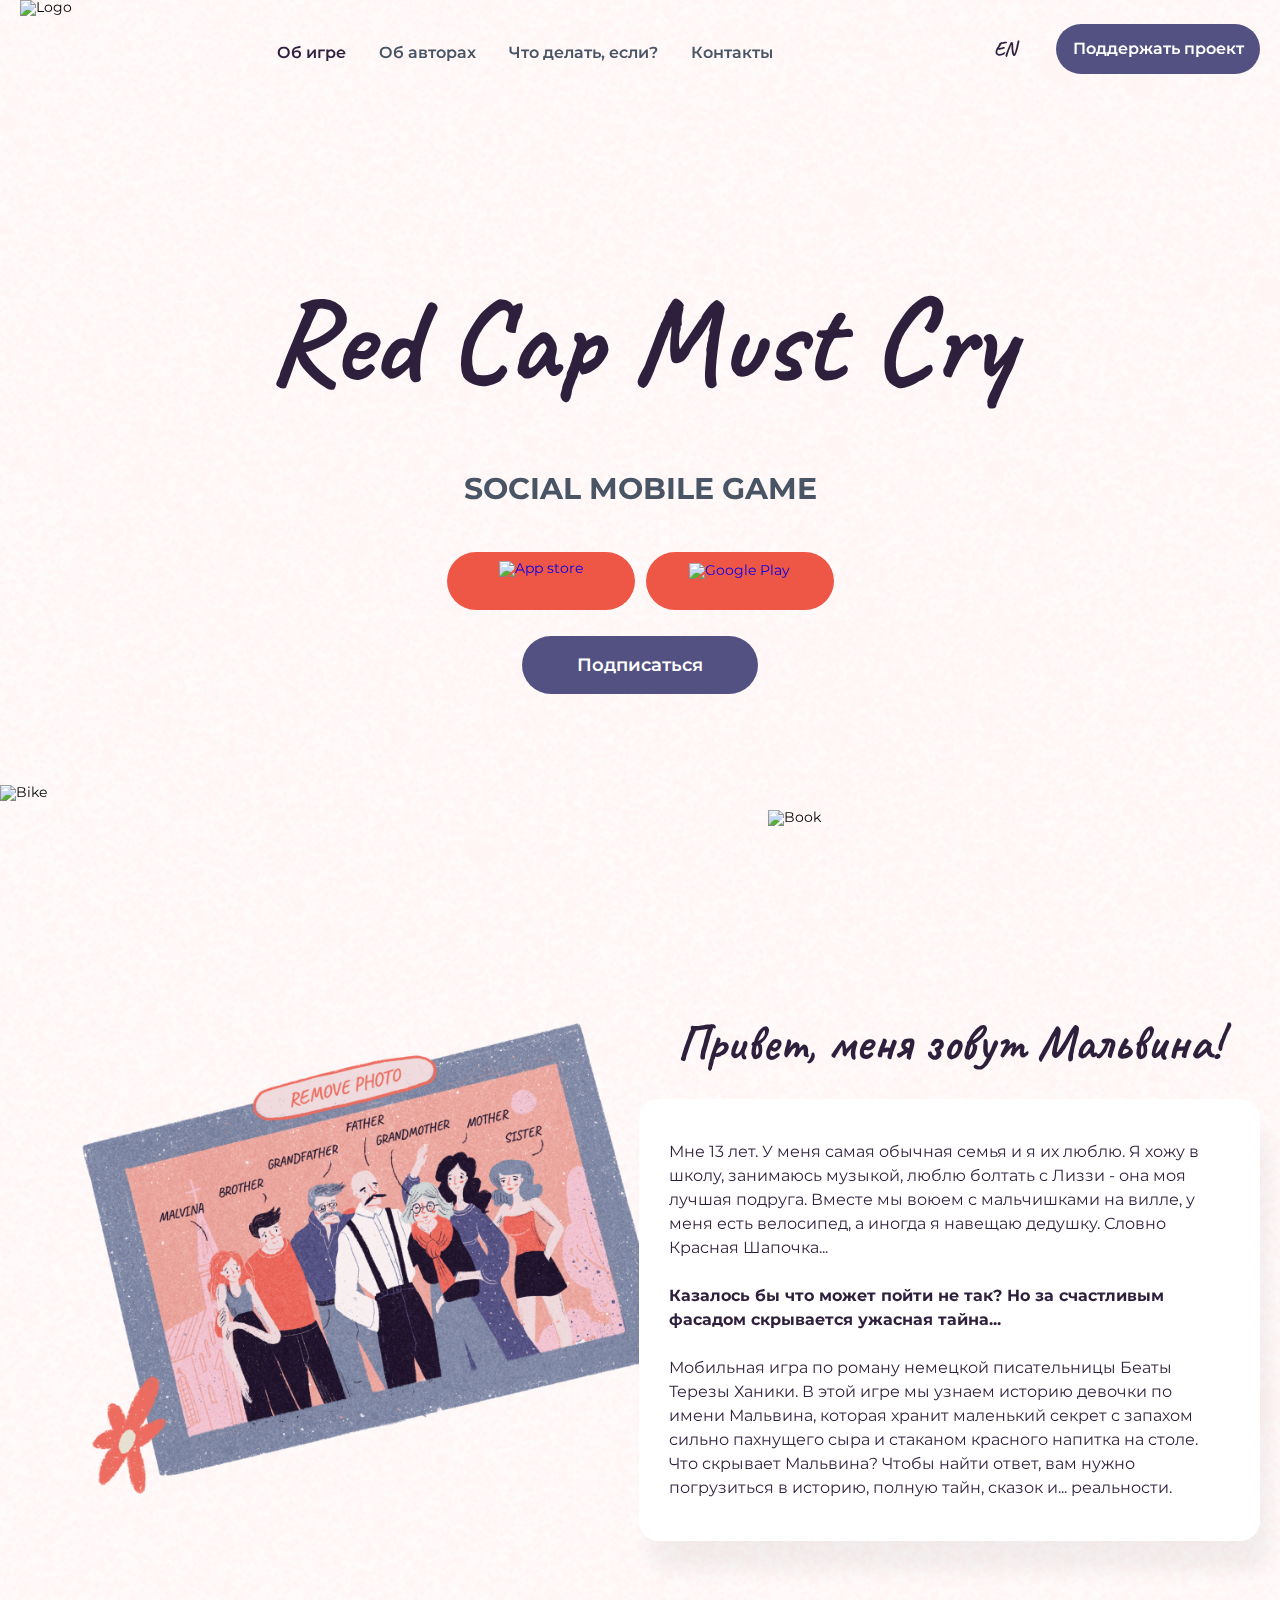
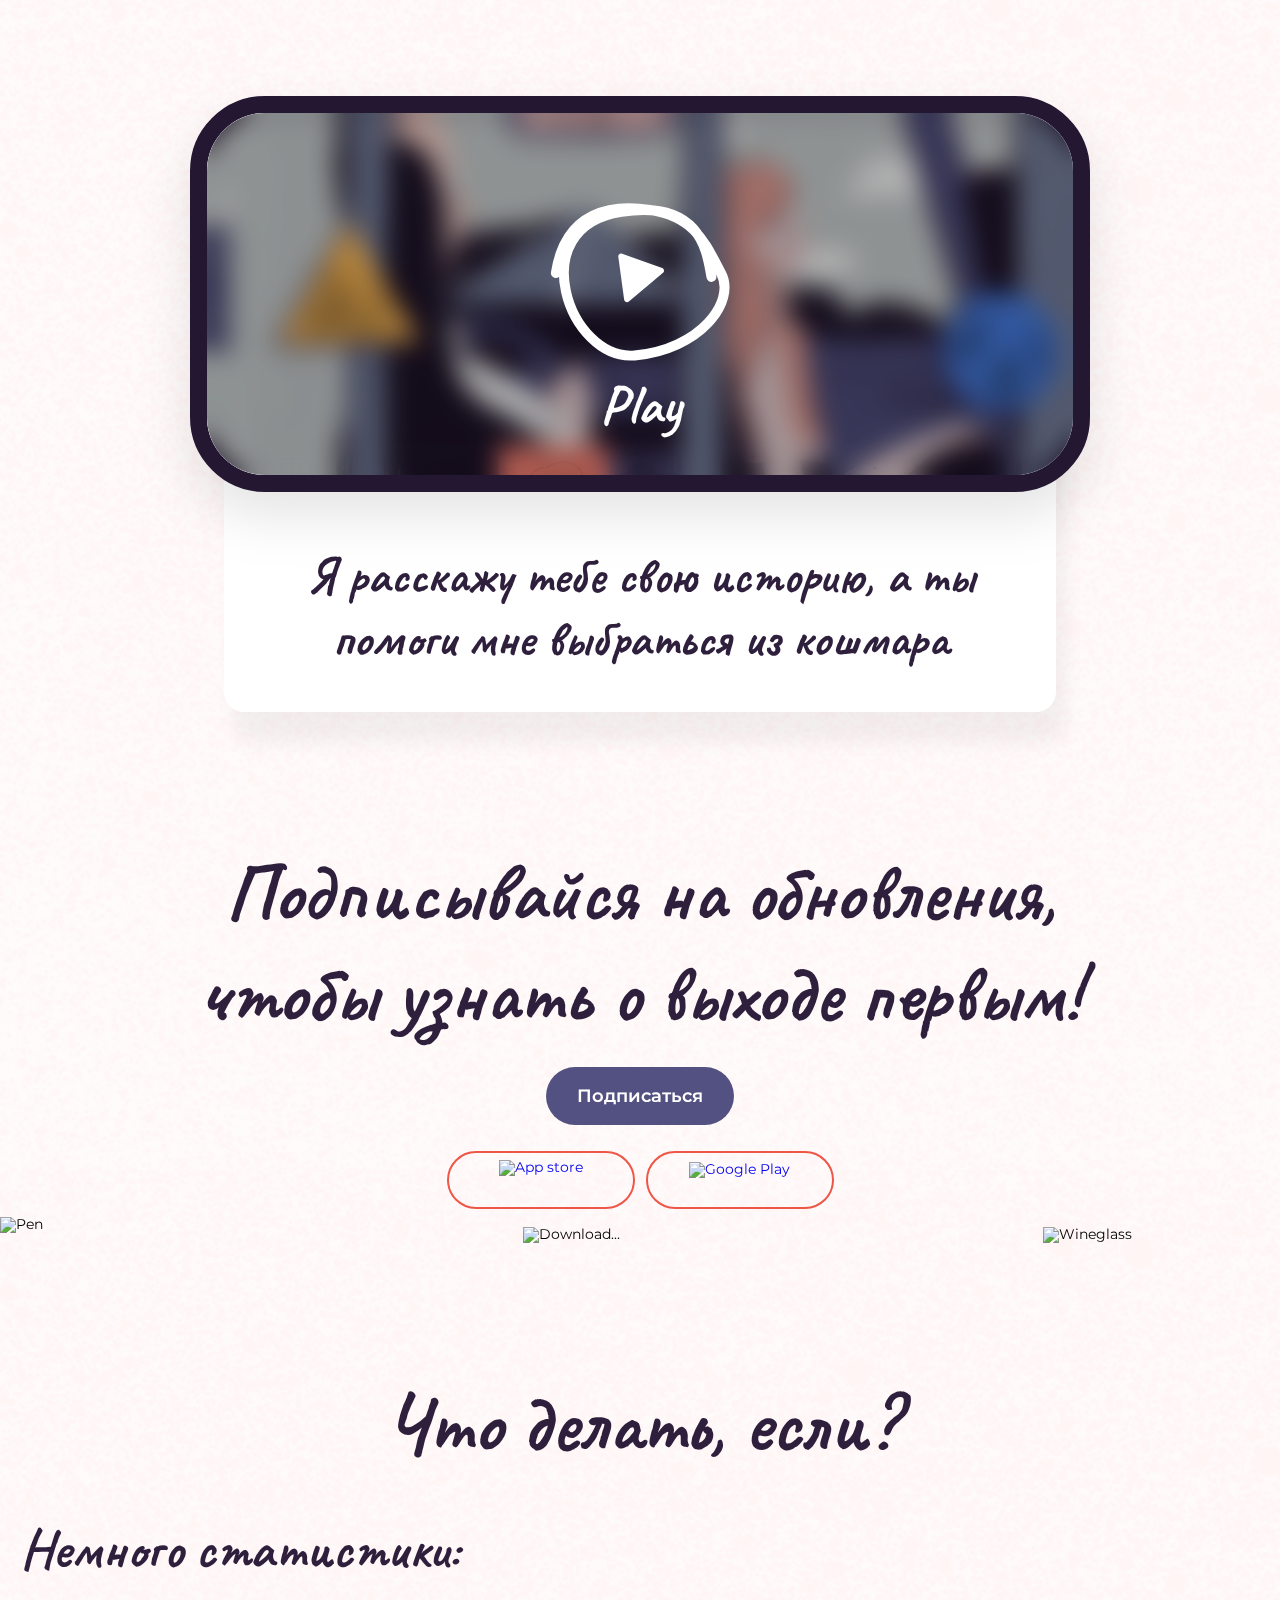
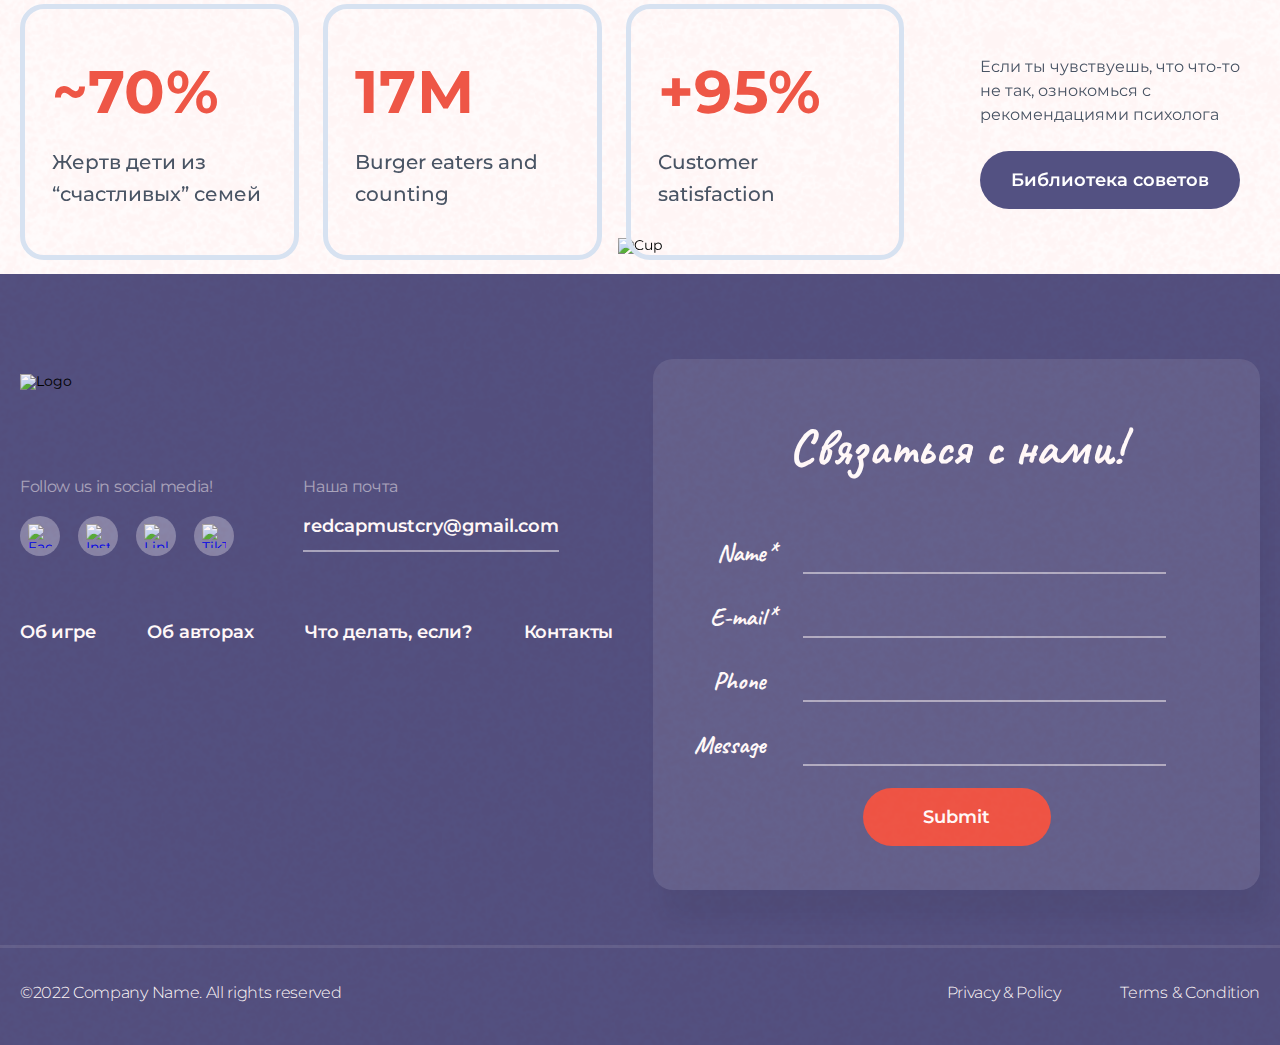
==== commit 6a720186: "Add validation to footer__form" ====
--- a/index.html
+++ b/index.html
@@ -69,10 +69,10 @@
 								<a href="what-to-do-if.html">Что делать, если?</a>
 							</li>
 							<li>
-								<a href="#">Контакты</a>
+								<a href="#footer">Контакты</a>
 							</li>
 						</ul>
-						<button class="header__menu-close" onClick="burgerMenu('close');"></button>
+						<button class="header__menu-close" aria-label="Open menu" onClick="burgerMenu('close');"></button>
 					</nav>
 					
 					<div class="header__btns">
@@ -99,16 +99,16 @@
 						
 						<div class="header__socials">
 							<a href="#" class="purple-circle-btn">
-								<img src="img/facebook.svg" alt="Facebook">
+								<svg width="24" height="24" viewBox="0 0 24 24" fill="none" xmlns="http://www.w3.org/2000/svg"> <path d="M14 13.5H16.5L17.5 9.5H14V7.5C14 6.47 14 5.5 16 5.5H17.5V2.14C17.174 2.097 15.943 2 14.643 2C11.928 2 10 3.657 10 6.7V9.5H7V13.5H10V22H14V13.5Z"/> </svg>
 							</a>
 							<a href="#" class="purple-circle-btn">
-								<img src="img/inst.svg" alt="Instagram">
+								<svg width="24" height="24" viewBox="0 0 24 24" fill="none" xmlns="http://www.w3.org/2000/svg"> <path d="M16.5 2.25H7.5C6.10807 2.25149 4.77358 2.80509 3.78933 3.78933C2.80509 4.77358 2.25149 6.10807 2.25 7.5V16.5C2.25149 17.8919 2.80509 19.2264 3.78933 20.2107C4.77358 21.1949 6.10807 21.7485 7.5 21.75H16.5C17.8919 21.7485 19.2264 21.1949 20.2107 20.2107C21.1949 19.2264 21.7485 17.8919 21.75 16.5V7.5C21.7485 6.10807 21.1949 4.77358 20.2107 3.78933C19.2264 2.80509 17.8919 2.25149 16.5 2.25ZM12 16.5C11.11 16.5 10.24 16.2361 9.49993 15.7416C8.75991 15.2471 8.18314 14.5443 7.84254 13.7221C7.50195 12.8998 7.41283 11.995 7.58647 11.1221C7.7601 10.2492 8.18868 9.44736 8.81802 8.81802C9.44736 8.18868 10.2492 7.7601 11.1221 7.58647C11.995 7.41283 12.8998 7.50195 13.7221 7.84254C14.5443 8.18314 15.2471 8.75991 15.7416 9.49993C16.2361 10.24 16.5 11.11 16.5 12C16.4988 13.1931 16.0243 14.337 15.1806 15.1806C14.337 16.0243 13.1931 16.4988 12 16.5ZM17.625 7.5C17.4025 7.5 17.185 7.43402 17 7.3104C16.815 7.18679 16.6708 7.01109 16.5856 6.80552C16.5005 6.59995 16.4782 6.37375 16.5216 6.15552C16.565 5.93729 16.6722 5.73684 16.8295 5.5795C16.9868 5.42217 17.1873 5.31502 17.4055 5.27162C17.6238 5.22821 17.85 5.25049 18.0555 5.33564C18.2611 5.42078 18.4368 5.56498 18.5604 5.74998C18.684 5.93499 18.75 6.1525 18.75 6.375C18.75 6.67337 18.6315 6.95952 18.4205 7.1705C18.2095 7.38147 17.9234 7.5 17.625 7.5ZM15 12C15 12.5933 14.8241 13.1734 14.4944 13.6667C14.1648 14.1601 13.6962 14.5446 13.1481 14.7716C12.5999 14.9987 11.9967 15.0581 11.4147 14.9424C10.8328 14.8266 10.2982 14.5409 9.87868 14.1213C9.45912 13.7018 9.1734 13.1672 9.05764 12.5853C8.94189 12.0033 9.0013 11.4001 9.22836 10.8519C9.45542 10.3038 9.83994 9.83524 10.3333 9.50559C10.8266 9.17595 11.4067 9 12 9C12.7956 9 13.5587 9.31607 14.1213 9.87868C14.6839 10.4413 15 11.2044 15 12Z"/> </svg>
 							</a>
 							<a href="#" class="purple-circle-btn">
-								<img src="img/in.svg" alt="Linkedin">
+								<svg width="24" height="24" viewBox="0 0 24 24" fill="none" xmlns="http://www.w3.org/2000/svg"> <path fill-rule="evenodd" clip-rule="evenodd" d="M9.429 8.969H13.143V10.819C13.678 9.755 15.05 8.799 17.111 8.799C21.062 8.799 22 10.917 22 14.803V22H18V15.688C18 13.475 17.465 12.227 16.103 12.227C14.214 12.227 13.429 13.572 13.429 15.687V22H9.429V8.969ZM2.57 21.83H6.57V8.799H2.57V21.83ZM7.143 4.55C7.14315 4.88528 7.07666 5.21724 6.94739 5.52659C6.81812 5.83594 6.62865 6.11651 6.39 6.352C5.9064 6.83262 5.25181 7.10165 4.57 7.1C3.88939 7.09954 3.23631 6.8312 2.752 6.353C2.51421 6.11671 2.32539 5.83582 2.19634 5.52643C2.0673 5.21704 2.00058 4.88522 2 4.55C2 3.873 2.27 3.225 2.753 2.747C3.23689 2.26816 3.89024 1.9997 4.571 2C5.253 2 5.907 2.269 6.39 2.747C6.872 3.225 7.143 3.873 7.143 4.55Z"/> </svg>
 							</a>
 							<a href="#" class="purple-circle-btn">
-								<img src="img/tiktok.svg" alt="TikTok">
+								<svg width="24" height="24" viewBox="0 0 24 24" fill="none" xmlns="http://www.w3.org/2000/svg"> <path d="M16.5999 5.82C15.9163 5.03962 15.5396 4.03743 15.5399 3H12.4499V15.4C12.4261 16.071 12.1428 16.7066 11.6597 17.1729C11.1766 17.6393 10.5314 17.8999 9.85991 17.9C8.43991 17.9 7.25991 16.74 7.25991 15.3C7.25991 13.58 8.91991 12.29 10.6299 12.82V9.66C7.17991 9.2 4.15991 11.88 4.15991 15.3C4.15991 18.63 6.91991 21 9.84991 21C12.9899 21 15.5399 18.45 15.5399 15.3V9.01C16.7929 9.90985 18.2973 10.3926 19.8399 10.39V7.3C19.8399 7.3 17.9599 7.39 16.5999 5.82Z"/> </svg>
 							</a>
 						</div>
 
@@ -229,22 +229,22 @@
 
 			</main>
 
-			<footer class="footer">
+			<footer class="footer" id="footer">
 				<div class="footer__container">
 					<div class="footer__content">
 						<div class="footer__logo">
 							<img src="img/footer__logo.svg" alt="Logo">
 						</div>
-						<div class="footer__form">
+						<form action="" class="footer__form">
 							<h3>Связаться с нами!</h3>
 							<div class="footer__inputs">
 								<label class="footer__input">
 									<span>Name</span>
-									<input type="text">
+									<input type="text" required>
 								</label>
 								<label class="footer__input">
 									<span>E-mail</span>
-									<input type="email">
+									<input type="email" required>
 								</label>
 								<label class="footer__input">
 									<span>Phone</span>
@@ -255,8 +255,8 @@
 									<input type="text">
 								</label>
 							</div>
-							<button class="orange-btn" onClick="popup('.popup-success', 'open', 'message');">Submit</button>
-						</div>
+							<button type="submit" class="orange-btn" onClick="checkFooterForm();">Submit</button>
+						</form>
 						<div class="footer__socials">
 							<span class="footer__min-title">Follow us in social media!</span>
 							<div class="footer__socials-items">
@@ -290,7 +290,7 @@
 									<a href="what-to-do-if.html">Что делать, если?</a>
 								</li>
 								<li>
-									<a href="#">Контакты</a>
+									<a href="#footer">Контакты</a>
 								</li>
 							</ul>
 						</nav>
--- a/css/style.css
+++ b/css/style.css
@@ -140,7 +140,7 @@
 	font-weight: 700;
 }
 
-h1, h2, h3, h5 {
+h1, h2, h3, h5, h6 {
 	color: #2E1F3C;
 }
 
@@ -170,6 +170,12 @@
 	line-height: 38px;
 }
 
+h6 {
+	font-size: 20px;
+	line-height: 150%;
+	font-weight: 700;
+}
+
 @media (max-width: 1200px) {
 	h1 {
 		font-size: 100px;
@@ -231,7 +237,6 @@
 .purple-btn,
 .purple-circle-btn {
 	height: 50px;
-	background: #535182;
 	border-radius: 50px;
 }
 
@@ -240,12 +245,34 @@
 	line-height: 22px;
 	font-weight: 600;
 	color: #FFF;
+	background: #535182;
+	-webkit-transition: all 0.3s ease;
+	transition: all 0.3s ease;
 }
 
 .purple-circle-btn {
 	width: 50px;
-}
-
+	background: rgba(83, 81, 130, 0.1);
+	-webkit-transition: all 0.3s ease;
+	transition: all 0.3s ease;
+}
+.purple-circle-btn svg path {
+	fill: #535182;
+	-webkit-transition: all 0.3s ease;
+	transition: all 0.3s ease;
+}
+
+@media (hover: hover) {
+	.purple-btn:hover {
+		background: #7876AF;
+	}
+	.purple-circle-btn:hover {
+		background: #535182;
+	}
+	.purple-circle-btn:hover svg path {
+		fill: #fff;
+	}
+}
 .header {
 	width: 100%;
 	position: fixed;
@@ -605,6 +632,8 @@
 	height: 58px;
 	background: #EE5646;
 	border-radius: 50px;
+	-webkit-transition: all 0.3s ease;
+	transition: all 0.3s ease;
 }
 .initial__btns a:nth-child(1) img {
 	height: 40.56px;
@@ -631,6 +660,11 @@
 	width: 40%;
 }
 
+@media (hover: hover) {
+	.initial__btns a:hover {
+		background: #FE8377;
+	}
+}
 @media (max-width: 1400px) {
 	.initial__bg1 {
 		left: 0;
@@ -728,8 +762,15 @@
 	color: #fff;
 	background: #EE5646;
 	border-radius: 100px;
-}
-
+	-webkit-transition: all 0.3s ease;
+	transition: all 0.3s ease;
+}
+
+@media (hover: hover) {
+	.orange-btn:hover {
+		background: #FE8377;
+	}
+}
 @media (max-width: 575.5px) {
 	.orange-btn {
 		height: 45px;
@@ -1142,6 +1183,8 @@
 }
 .video-history__video button img {
 	width: 180px;
+	-webkit-transition: all 0.3s ease;
+	transition: all 0.3s ease;
 }
 .video-history__video button span {
 	font-family: "Caveat", cursive;
@@ -1167,6 +1210,12 @@
 	text-align: center;
 }
 
+@media (hover: hover) {
+	.video-history__video button:hover img {
+		-webkit-transform: scale(1.04);
+		        transform: scale(1.04);
+	}
+}
 @media (max-width: 1400px) {
 	.video-history__container {
 		max-width: 940px;
@@ -1333,6 +1382,8 @@
 	height: 58px;
 	border-radius: 50px;
 	border: 2px solid #EE5646;
+	-webkit-transition: all 0.3s ease;
+	transition: all 0.3s ease;
 }
 .subscribe__btns a img:nth-child(1) {
 	display: none;
@@ -1362,6 +1413,11 @@
 	width: 18.5%;
 }
 
+@media (hover: hover) {
+	.subscribe__btns a:hover {
+		border-color: #FFC0B9;
+	}
+}
 @media (max-width: 1200px) {
 	.subscribe__content {
 		padding: 115px 0;
@@ -1844,6 +1900,9 @@
 	        justify-content: flex-end;
 	width: 100%;
 }
+.footer__input span {
+	position: relative;
+}
 .footer__input span,
 .footer__input input {
 	font-family: "Caveat", cursive;
@@ -1858,6 +1917,17 @@
 	font-weight: 600;
 	background: transparent;
 	border-bottom: 2px solid rgba(255, 255, 255, 0.5);
+}
+.footer__input:nth-child(1) span:after, .footer__input:nth-child(2) span:after {
+	content: "*";
+	position: absolute;
+	top: 0;
+}
+.footer__input:nth-child(1) span:after {
+	left: 49.5px;
+}
+.footer__input:nth-child(2) span:after {
+	left: 56.5px;
 }
 .footer__socials {
 	padding-top: 85px;
@@ -1893,6 +1963,8 @@
 	height: 40px;
 	border-radius: 40px;
 	background: #8887AA;
+	-webkit-transition: all 0.3s ease;
+	transition: all 0.3s ease;
 }
 .footer__socials-items a img {
 	width: 24px;
@@ -1941,6 +2013,8 @@
 	font-weight: 600;
 	color: #FFFFFF;
 	mix-blend-mode: normal;
+	-webkit-transition: all 0.3s ease;
+	transition: all 0.3s ease;
 }
 .footer__rights {
 	border-top: 3px solid rgba(255, 255, 255, 0.1);
@@ -1967,6 +2041,8 @@
 	letter-spacing: -0.02em;
 	color: #FFFFFF;
 	mix-blend-mode: normal;
+	-webkit-transition: all 0.3s ease;
+	transition: all 0.3s ease;
 }
 .footer__rights div {
 	display: -webkit-box;
@@ -1985,6 +2061,17 @@
 	        justify-content: stretch;
 }
 
+@media (hover: hover) {
+	.footer__socials-items a:hover {
+		background: rgba(136, 135, 170, 0.5);
+	}
+	.footer__menu ul li a:hover {
+		opacity: 0.6;
+	}
+	.footer__rights div a:hover {
+		opacity: 0.6;
+	}
+}
 @media (max-width: 1400px) {
 	.footer__rights {
 		position: relative;
@@ -2248,6 +2335,12 @@
 	.footer__input input {
 		line-height: 29px;
 	}
+	.footer__input:nth-child(1) span:after {
+		left: 36px;
+	}
+	.footer__input:nth-child(2) span:after {
+		left: 42px;
+	}
 	.footer__menu {
 		padding: 73px 0 0 0;
 	}
@@ -2559,7 +2652,36 @@
 	font-weight: 500;
 	color: #2E1F3C;
 }
-.team__items {
+.team__item {
+	width: 239.12px;
+}
+.team__item-photo {
+	width: 239.12px;
+	height: 255.3px;
+	padding: 35px 0 0 27.14px;
+	background: url("../img/team__bg.png") no-repeat;
+	background-size: cover;
+}
+.team__item-photo img {
+	width: 182px;
+	height: 189px;
+	border-radius: 5px;
+	-o-object-fit: cover;
+	   object-fit: cover;
+}
+.team__item h5, .team__item p {
+	text-align: center;
+}
+.team__item h5 {
+	margin: 10px 0;
+}
+.team__item p {
+	font-size: 16px;
+	line-height: 150%;
+	color: #495464;
+}
+.team__items-btns {
+	margin-top: 45px;
 	display: -webkit-box;
 	display: -ms-flexbox;
 	display: flex;
@@ -2567,41 +2689,257 @@
 	-webkit-box-direction: normal;
 	    -ms-flex-direction: row;
 	        flex-direction: row;
-	gap: 50px 15px;
+	gap: 80px;
 	-webkit-box-align: start;
 	    -ms-flex-align: start;
 	        align-items: flex-start;
-	-webkit-box-pack: justify;
-	    -ms-flex-pack: justify;
-	        justify-content: space-between;
-	-ms-flex-wrap: wrap;
-	    flex-wrap: wrap;
-}
-.team__item {
-	width: 239.12px;
-}
-.team__item-photo {
+	-webkit-box-pack: center;
+	    -ms-flex-pack: center;
+	        justify-content: center;
+}
+.team__items-btn-prev, .team__items-btn-next {
+	width: 24px;
+	height: 23.35px;
+	background: url("../img/swiper-nav-arrow.svg") no-repeat;
+	background-size: cover;
+}
+.team__items-btn-prev {
+	-webkit-transform: rotate(180deg);
+	        transform: rotate(180deg);
+}
+
+@media (min-width: 575.6px) {
+	.team__items-wrapper {
+		display: -webkit-box;
+		display: -ms-flexbox;
+		display: flex;
+		-webkit-box-orient: horizontal;
+		-webkit-box-direction: normal;
+		    -ms-flex-direction: row;
+		        flex-direction: row;
+		gap: 50px 15px;
+		-webkit-box-align: start;
+		    -ms-flex-align: start;
+		        align-items: flex-start;
+		-ms-flex-pack: distribute;
+		    justify-content: space-around;
+		-ms-flex-wrap: wrap;
+		    flex-wrap: wrap;
+	}
+	.team__items-btn-prev, .team__items-btn-next {
+		display: none;
+	}
+}
+@media (min-width: 1300px) {
+	.team__items-wrapper {
+		-webkit-box-pack: justify;
+		    -ms-flex-pack: justify;
+		        justify-content: space-between;
+	}
+}
+@media (max-width: 991.5px) {
+	.team__container {
+		padding: 0 20px 100px 20px;
+	}
+}
+@media (max-width: 767.5px) {
+	.team__container {
+		padding: 0 20px 85px 20px;
+	}
+}
+@media (max-width: 575.5px) {
+	.team__container {
+		padding: 0 0 70px 0;
+	}
+	.team__container > p {
+		margin: 10.5px 0 30px 0;
+	}
+	.team__item {
+		width: 100vw;
+	}
+	.team__item-photo {
+		margin: 0 auto;
+	}
+}
+.what-to-do-if__container {
+	max-width: 1450px;
+	padding: 65px 20px 130px 20px;
+	margin: 0 auto;
+}
+.what-to-do-if__container h1 {
+	text-align: center;
+}
+.what-to-do-if__container .purple-btn {
+	margin: 30px auto 0 auto;
+	width: 188px;
+	height: 58px;
+	display: none;
+}
+.what-to-do-if__items {
+	margin-top: 50px;
+	display: -ms-grid;
+	display: grid;
+	-ms-grid-columns: 1fr 30px 1fr 30px 1fr;
+	grid-template-columns: 1fr 1fr 1fr;
+	gap: 40px 30px;
+	-webkit-box-align: start;
+	    -ms-flex-align: start;
+	        align-items: start;
+	-webkit-box-pack: stretch;
+	    -ms-flex-pack: stretch;
+	        justify-content: stretch;
+}
+.what-to-do-if__item {
 	width: 100%;
-	height: 255.3px;
-	padding: 35px 0 0 27.14px;
-	background: url("../img/team__bg.png") no-repeat;
-	background-size: cover;
-}
-.team__item-photo img {
-	width: 182px;
-	height: 189px;
-	border-radius: 5px;
+	border: 5px solid #D7E2F1;
+	border-radius: 24px;
+	background: #FFFBFB;
+	overflow: hidden;
+	-webkit-transition: all 0.3s ease;
+	transition: all 0.3s ease;
+}
+.what-to-do-if__item h6 {
+	padding: 45px 30px 0 30px;
+}
+.what-to-do-if__item p {
+	padding: 20px 30px 49px 30px;
+	font-size: 16px;
+	line-height: 140%;
+	letter-spacing: 0.5px;
+	color: #495464;
+}
+.what-to-do-if__item img {
+	width: 100%;
+	height: 290px;
 	-o-object-fit: cover;
 	   object-fit: cover;
 }
-.team__item h5, .team__item p {
+
+@media (hover: hover) {
+	.what-to-do-if__item:hover {
+		-webkit-transform: scale(1.02);
+		        transform: scale(1.02);
+	}
+}
+@media (min-width: 1300.1px) {
+	.what-to-do-if__items {
+		-ms-grid-columns: 1fr 1fr 1fr 1fr;
+		grid-template-columns: 1fr 1fr 1fr 1fr;
+	}
+	.what-to-do-if__item img {
+		height: 311px;
+	}
+	.what-to-do-if__item:nth-child(1) {
+		-ms-grid-column: 1;
+		-ms-grid-column-span: 2;
+		grid-column: 1/3;
+	}
+	.what-to-do-if__item:nth-child(2) {
+		-ms-grid-column: 3;
+		-ms-grid-column-span: 2;
+		grid-column: 3/5;
+	}
+	.what-to-do-if__item:nth-child(1) h6, .what-to-do-if__item:nth-child(2) h6 {
+		font-size: 25px;
+	}
+	.what-to-do-if__item:nth-child(1) p, .what-to-do-if__item:nth-child(2) p {
+		font-size: 18px;
+	}
+}
+@media (max-width: 991.5px) {
+	.what-to-do-if__container {
+		padding: 55px 20px 120px 20px;
+	}
+	.what-to-do-if__items {
+		margin-top: 40px;
+		-ms-grid-columns: 1fr 1fr;
+		grid-template-columns: 1fr 1fr;
+	}
+	.what-to-do-if__item h6 {
+		padding: 35px 25px 0 25px;
+	}
+	.what-to-do-if__item p {
+		padding: 20px 25px 40px 25px;
+	}
+	.what-to-do-if__item img {
+		height: 240px;
+	}
+}
+@media (max-width: 767.5px) {
+	.what-to-do-if__container {
+		padding: 45px 20px 110px 20px;
+	}
+	.what-to-do-if__items {
+		margin-top: 30px;
+		gap: 30px 20px;
+	}
+	.what-to-do-if__item {
+		border: 3px solid #D7E2F1;
+	}
+	.what-to-do-if__item h6 {
+		padding: 20px 15px 0 15px;
+	}
+	.what-to-do-if__item p {
+		padding: 15px 15px 20px 15px;
+	}
+	.what-to-do-if__item img {
+		height: 205px;
+	}
+}
+@media (max-width: 575.5px) {
+	.what-to-do-if__container {
+		padding: 40px 20px 100px 20px;
+	}
+	.what-to-do-if__container h1 {
+		font-size: 43px;
+	}
+	.what-to-do-if__container .purple-btn {
+		display: -webkit-box;
+		display: -ms-flexbox;
+		display: flex;
+	}
+	.what-to-do-if__items {
+		max-width: 400px;
+		margin: 20px auto 0 auto;
+		-ms-grid-columns: 1fr;
+		grid-template-columns: 1fr;
+	}
+	.what-to-do-if__item img {
+		height: 175px;
+	}
+}
+.h2-cup {
+	max-width: 1400px;
+	margin: 0 auto;
 	text-align: center;
-}
-.team__item h5 {
-	margin: 10px 0;
-}
-.team__item p {
-	font-size: 16px;
-	line-height: 150%;
-	color: #495464;
+	overflow: hidden;
+}
+.h2-cup h2 {
+	max-width: 1242px;
+	padding: 0 20px;
+	margin: 0 auto;
+}
+.h2-cup img {
+	width: 54.38714285%;
+}
+
+@media (max-width: 1200px) {
+	.h2-cup h2 {
+		max-width: 1100px;
+	}
+}
+@media (max-width: 991.5px) {
+	.h2-cup h2 {
+		padding: 0 60px;
+	}
+}
+@media (max-width: 672px) {
+	.h2-cup img {
+		width: 365px;
+	}
+}
+@media (max-width: 575.5px) {
+	.h2-cup h2 {
+		padding: 0 20px;
+	}
 }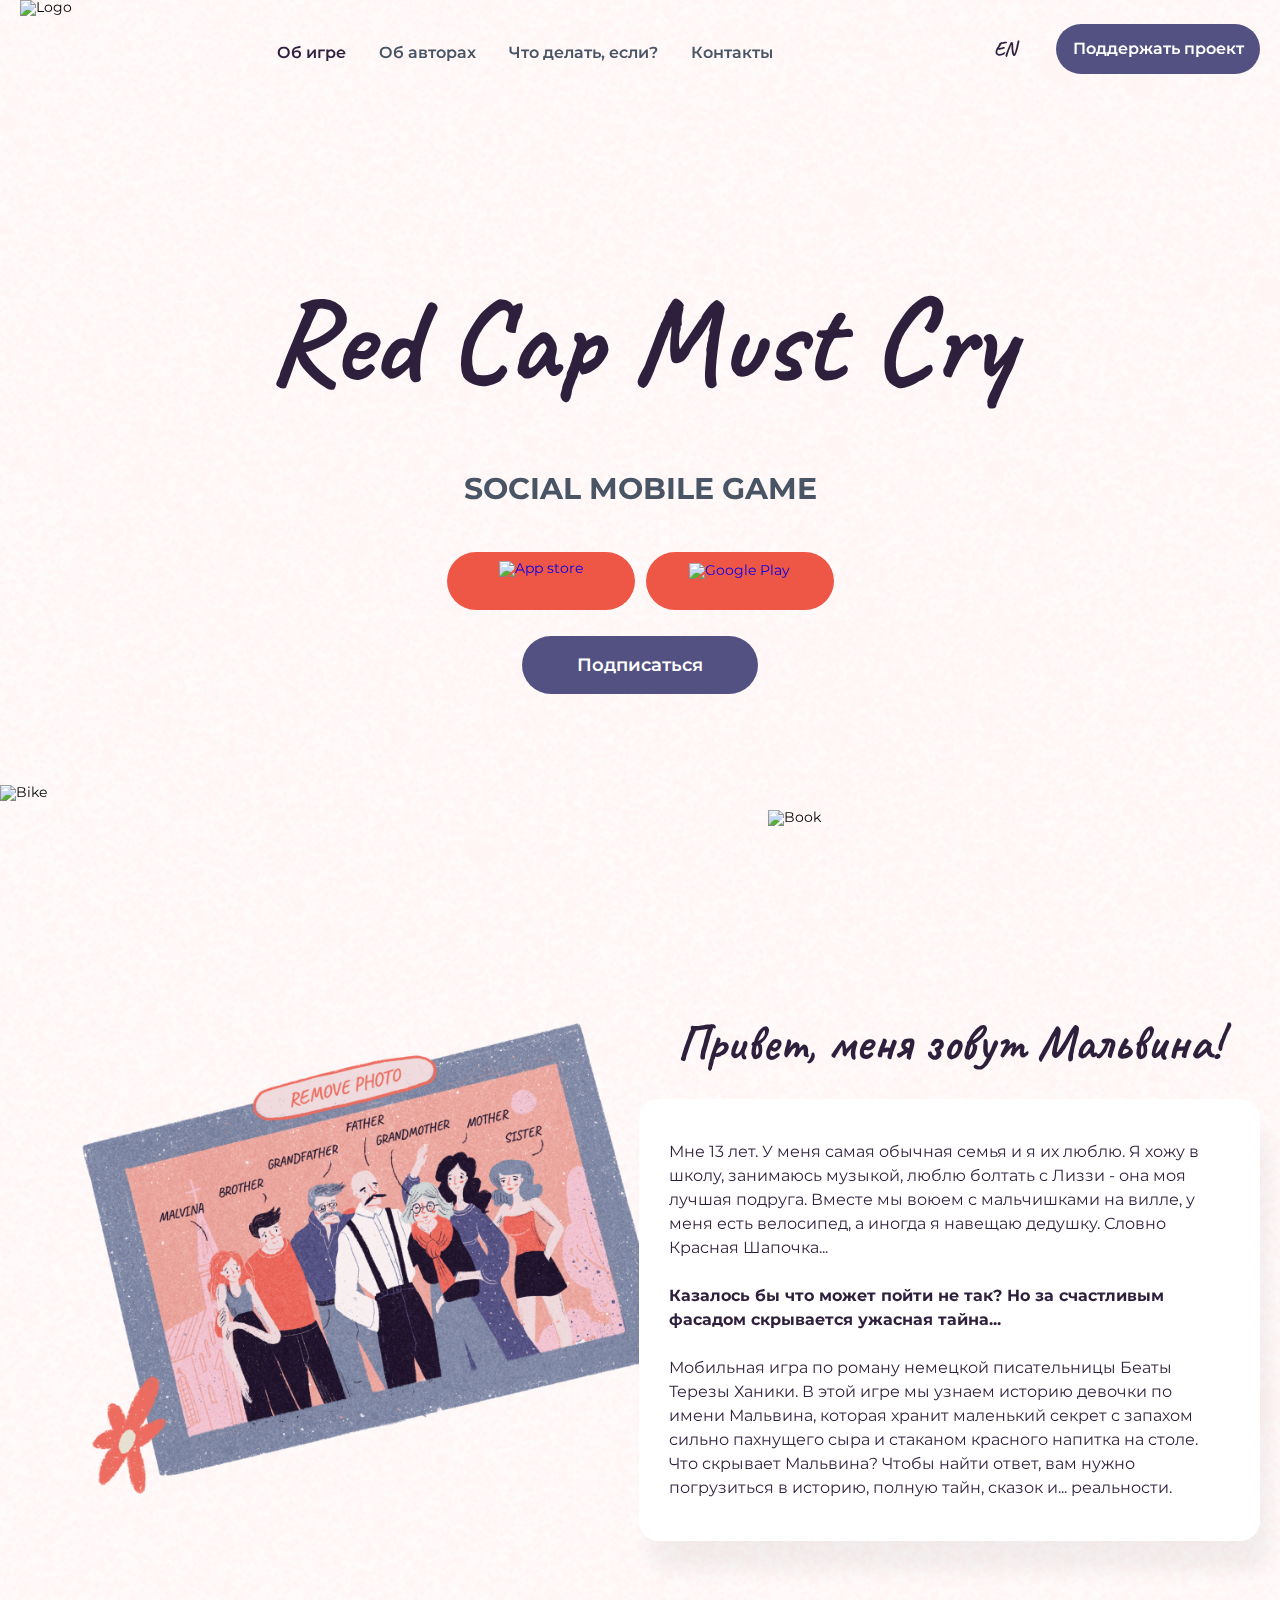
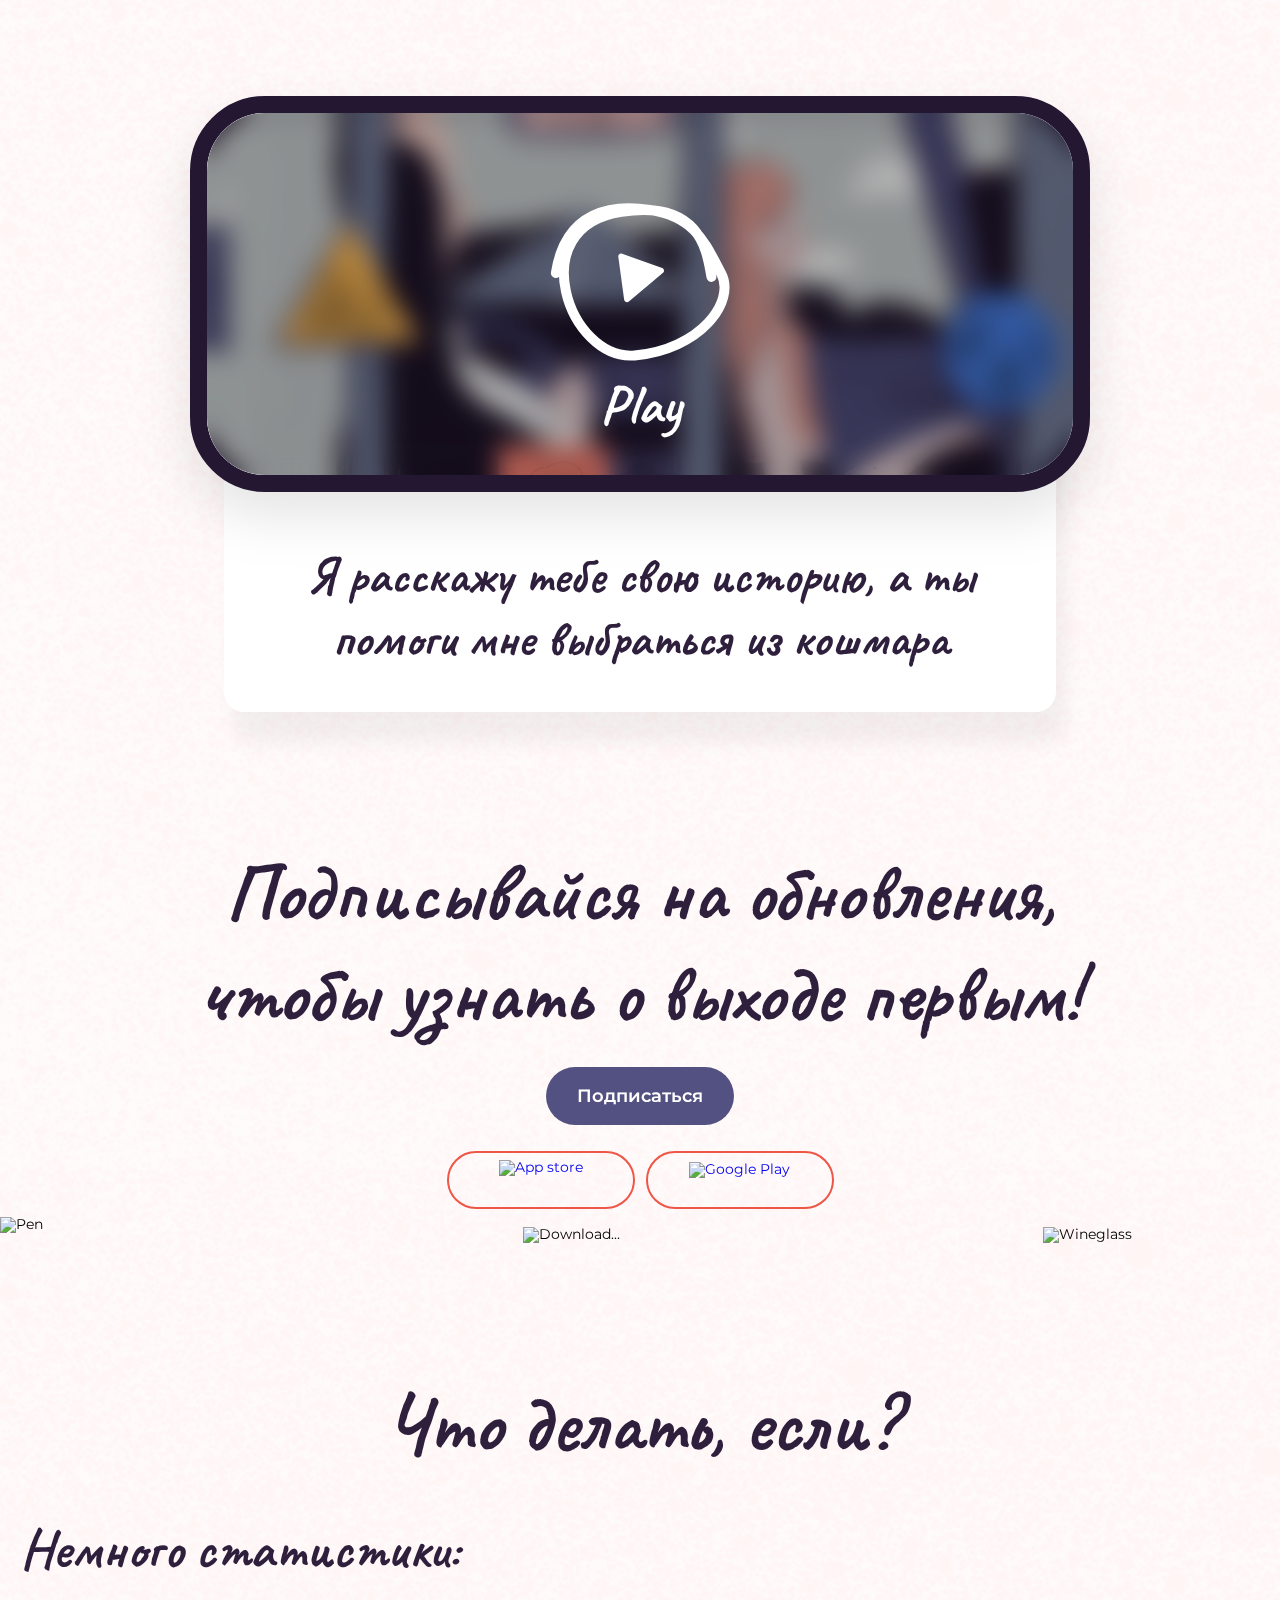
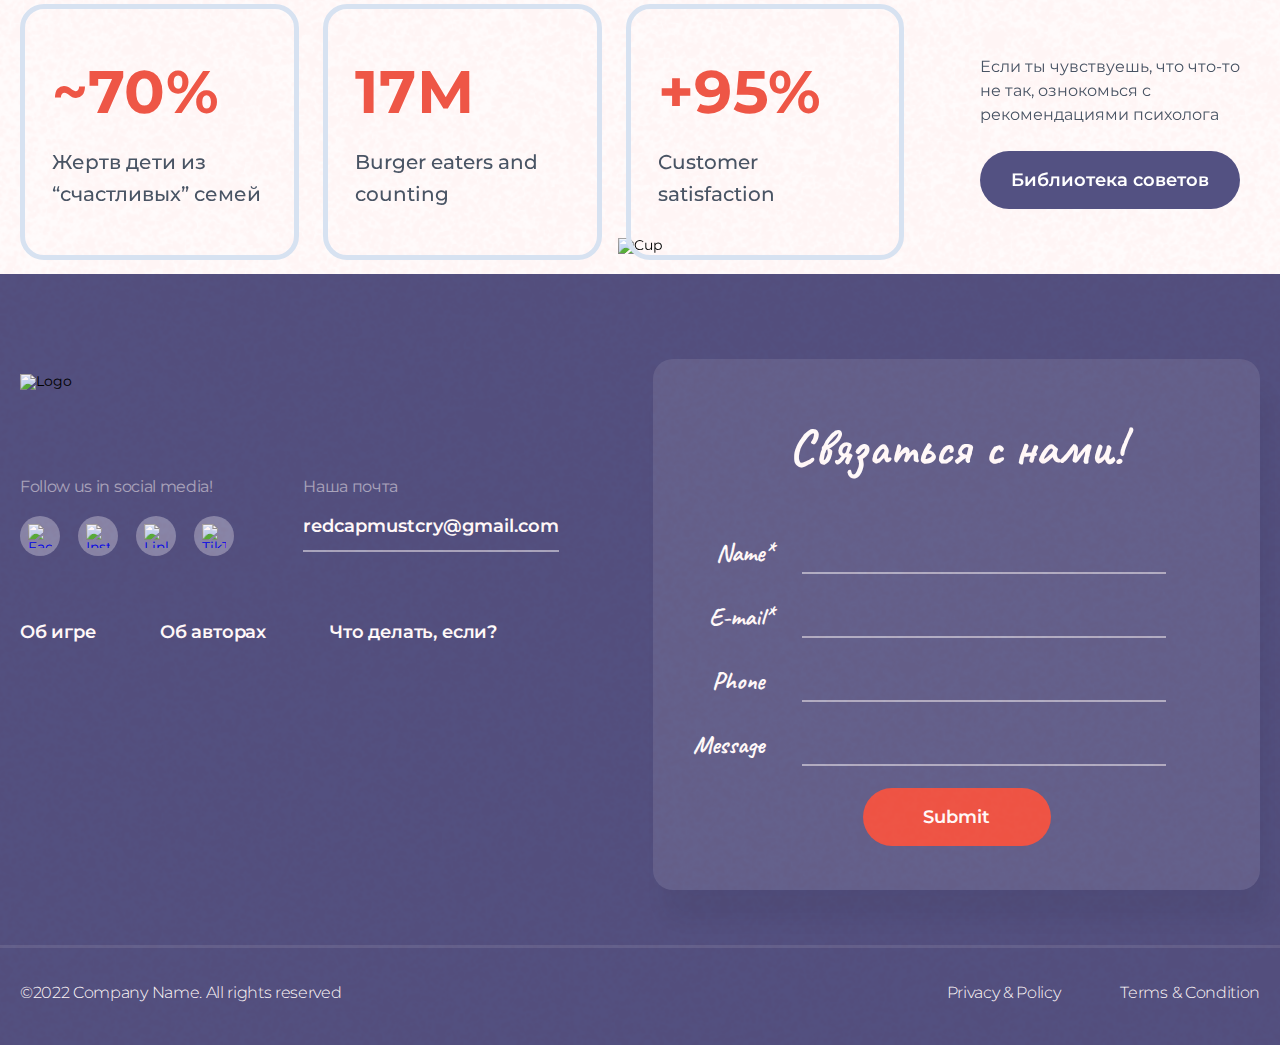
==== commit dd2c8254: "Update footer__inputs" ====
--- a/index.html
+++ b/index.html
@@ -29,7 +29,7 @@
 						<h4>Подписывайся на обновления, чтобы узнать о выходе первым!</h4>
 						<label class="popup-subscribe__input">
 							<span>E-mail</span>
-							<input type="email">
+							<span><input type="email"></span>
 						</label>
 						<button class="orange-btn" onClick="popup('.popup-success', 'open', 'subscribe');">Submit</button>
 					</div>
@@ -59,7 +59,7 @@
 					
 					<nav class="header__menu">
 						<ul>
-							<li class="active">
+							<li class="current-menu-item">
 								<a href="index.html">Об игре</a>
 							</li>
 							<li>
@@ -217,7 +217,7 @@
 								</div>
 								<div class="what-to-do__text-btn">
 									<p>Если ты чувствуешь, что что-то не так, ознокомься  с рекомендациями психолога</p>
-									<a href="#" class="purple-btn">Библиотека советов</a>
+									<a href="what-to-do-if.html" class="purple-btn">Библиотека советов</a>
 								</div>
 							</div>
 						</div>
@@ -238,22 +238,14 @@
 						<form action="" class="footer__form">
 							<h3>Связаться с нами!</h3>
 							<div class="footer__inputs">
-								<label class="footer__input">
-									<span>Name</span>
-									<input type="text" required>
-								</label>
-								<label class="footer__input">
-									<span>E-mail</span>
-									<input type="email" required>
-								</label>
-								<label class="footer__input">
-									<span>Phone</span>
-									<input type="tel">
-								</label>
-								<label class="footer__input">
-									<span>Message</span>
-									<input type="text">
-								</label>
+								<span>Name</span>
+								<span><input type="text" required></span>
+								<span>E-mail</span>
+								<span><input type="email" required></span>
+								<span>Phone</span>
+								<span><input type="tel"></span>
+								<span>Message</span>
+								<span><input type="text"></span>
 							</div>
 							<button type="submit" class="orange-btn" onClick="checkFooterForm();">Submit</button>
 						</form>
@@ -289,9 +281,6 @@
 								<li>
 									<a href="what-to-do-if.html">Что делать, если?</a>
 								</li>
-								<li>
-									<a href="#footer">Контакты</a>
-								</li>
 							</ul>
 						</nav>
 					</div>
--- a/css/style.css
+++ b/css/style.css
@@ -333,7 +333,7 @@
 	-webkit-transition: all 0.3s ease;
 	transition: all 0.3s ease;
 }
-.header__menu ul li.active:after {
+.header__menu ul li.current-menu-item:after {
 	content: "";
 	position: absolute;
 	bottom: -18px;
@@ -344,7 +344,7 @@
 	background: url("../img/menu-underline.svg") no-repeat;
 	background-size: 100% 100%;
 }
-.header__menu ul li.active a {
+.header__menu ul li.current-menu-item a {
 	color: #2E1F3C;
 }
 .header__menu-close {
@@ -497,10 +497,10 @@
 @media (max-width: 767.5px) {
 	.header__menu {
 		position: absolute;
-		top: -450px;
+		top: -560px;
 		left: 0;
 		z-index: 3;
-		padding: 124.5px 0 97.5px 0;
+		padding: 124.5px 0 220px 0;
 		width: 100%;
 		background: #FFFFFF;
 		border: 5px solid #D7E2F1;
@@ -532,10 +532,10 @@
 		font-size: 18px;
 		line-height: 22px;
 	}
-	.header__menu ul li.active {
+	.header__menu ul li.current-menu-item {
 		padding-bottom: 14px;
 	}
-	.header__menu ul li.active:after {
+	.header__menu ul li.current-menu-item:after {
 		bottom: 0;
 	}
 	.header__menu-close {
@@ -545,11 +545,41 @@
 		top: 0;
 		visibility: visible;
 	}
+	.header__menu_open + .header__btns .purple-btn {
+		top: 360px;
+		visibility: visible;
+	}
+	.header__menu_open + .header__btns .header__socials {
+		top: 440px;
+		visibility: visible;
+	}
 	.header__btns {
 		gap: 20px;
 	}
 	.header__burger {
 		display: inline-block;
+	}
+	.header .purple-btn, .header__socials {
+		position: absolute;
+		z-index: 3;
+		left: 50%;
+		display: -webkit-box;
+		display: -ms-flexbox;
+		display: flex;
+		-webkit-transform: translate(-50%, 0);
+		        transform: translate(-50%, 0);
+	}
+	.header .purple-btn {
+		top: -200px;
+		visibility: hidden;
+		-webkit-transition: all 0.3s ease;
+		transition: all 0.3s ease;
+	}
+	.header__socials {
+		top: -120px;
+		visibility: hidden;
+		-webkit-transition: all 0.3s ease;
+		transition: all 0.3s ease;
 	}
 }
 @media (max-width: 575.5px) {
@@ -822,20 +852,23 @@
 	        justify-content: center;
 	width: 100%;
 }
-.popup-subscribe__input span,
-.popup-subscribe__input input {
+.popup-subscribe__input span:nth-child(1) {
+	font-size: 25px;
+	line-height: 32px;
 	font-family: "Caveat", cursive;
 	color: #2E1F3C;
 	font-weight: 700;
 }
-.popup-subscribe__input span {
-	font-size: 25px;
-	line-height: 32px;
+.popup-subscribe__input span:nth-child(2) {
+	width: calc(100% - 57px - 38px);
 }
 .popup-subscribe__input input {
-	width: calc(100% - 57px - 38px);
-	font-size: 25px;
+	width: 100%;
+	font-family: "Montserrat", sans-serif;
+	font-size: 18px;
 	line-height: 40px;
+	font-weight: 500;
+	color: #2E1F3C;
 	border-bottom: 2px solid rgba(46, 31, 60, 0.5);
 }
 
@@ -882,12 +915,14 @@
 	.popup-subscribe__input {
 		gap: 15px;
 	}
-	.popup-subscribe__input span {
+	.popup-subscribe__input span:nth-child(1) {
 		font-size: 22px;
 	}
+	.popup-subscribe__input span:nth-child(2) {
+		width: calc(100% - 50px - 15px);
+	}
 	.popup-subscribe__input input {
-		width: calc(100% - 50px - 15px);
-		font-size: 22px;
+		font-size: 17px;
 	}
 }
 .popup-success {
@@ -1868,66 +1903,49 @@
 	width: 100%;
 	padding-right: 54px;
 	margin: 53px 0 22px 0;
-	display: -webkit-box;
-	display: -ms-flexbox;
-	display: flex;
-	-webkit-box-orient: vertical;
-	-webkit-box-direction: normal;
-	    -ms-flex-direction: column;
-	        flex-direction: column;
-	gap: 22px;
-	-webkit-box-align: end;
-	    -ms-flex-align: end;
-	        align-items: flex-end;
-	-webkit-box-pack: start;
-	    -ms-flex-pack: start;
-	        justify-content: flex-start;
-}
-.footer__input {
-	display: -webkit-box;
-	display: -ms-flexbox;
-	display: flex;
-	-webkit-box-orient: horizontal;
-	-webkit-box-direction: normal;
-	    -ms-flex-direction: row;
-	        flex-direction: row;
-	gap: 38px;
+	display: -ms-grid;
+	display: grid;
+	-ms-grid-columns: auto 38px 1fr;
+	grid-template-columns: auto 1fr;
+	gap: 22px 38px;
 	-webkit-box-align: center;
 	    -ms-flex-align: center;
 	        align-items: center;
-	-webkit-box-pack: end;
-	    -ms-flex-pack: end;
-	        justify-content: flex-end;
-	width: 100%;
-}
-.footer__input span {
+	-webkit-box-pack: stretch;
+	    -ms-flex-pack: stretch;
+	        justify-content: stretch;
+}
+.footer__inputs span:nth-child(odd) {
 	position: relative;
-}
-.footer__input span,
-.footer__input input {
+	-ms-grid-column-align: right;
+	    justify-self: right;
 	font-family: "Caveat", cursive;
 	font-size: 25px;
 	line-height: 32px;
 	font-weight: 700;
 	color: #FFF;
 }
-.footer__input input {
-	width: calc(100% - 72px - 38px);
-	line-height: 40px;
-	font-weight: 600;
-	background: transparent;
-	border-bottom: 2px solid rgba(255, 255, 255, 0.5);
-}
-.footer__input:nth-child(1) span:after, .footer__input:nth-child(2) span:after {
+.footer__inputs span:nth-child(1):after,
+.footer__inputs span:nth-child(3):after {
 	content: "*";
 	position: absolute;
 	top: 0;
-}
-.footer__input:nth-child(1) span:after {
-	left: 49.5px;
-}
-.footer__input:nth-child(2) span:after {
-	left: 56.5px;
+	right: 0;
+	-webkit-transform: translate(100%, 0);
+	        transform: translate(100%, 0);
+}
+.footer__inputs span:nth-child(even) {
+	width: 100%;
+}
+.footer__inputs span:nth-child(even) input {
+	width: 100%;
+	font-family: "Montserrat", sans-serif;
+	font-size: 18px;
+	line-height: 40px;
+	font-weight: 500;
+	color: #FFF;
+	background: transparent;
+	border-bottom: 2px solid rgba(255, 255, 255, 0.5);
 }
 .footer__socials {
 	padding-top: 85px;
@@ -2004,7 +2022,7 @@
 	-webkit-box-pack: justify;
 	    -ms-flex-pack: justify;
 	        justify-content: space-between;
-	max-width: 630px;
+	max-width: 477px;
 }
 .footer__menu ul li a {
 	font-size: 18px;
@@ -2102,12 +2120,7 @@
 	}
 	.footer__inputs {
 		padding-right: 0;
-	}
-	.footer__input {
-		gap: 25px;
-	}
-	.footer__input input {
-		width: calc(100% - 72px - 25px);
+		gap: 22px 25px;
 	}
 }
 @media (max-width: 991.5px) {
@@ -2173,24 +2186,20 @@
 		width: 110px;
 		height: 110px;
 	}
-	.footer__input {
-		display: -webkit-box;
-		display: -ms-flexbox;
-		display: flex;
-		-webkit-box-orient: vertical;
-		-webkit-box-direction: normal;
-		    -ms-flex-direction: column;
-		        flex-direction: column;
+	.footer__inputs {
+		-ms-grid-columns: 1fr;
+		grid-template-columns: 1fr;
 		gap: 0;
-		-webkit-box-align: stretch;
-		    -ms-flex-align: stretch;
-		        align-items: stretch;
-		-webkit-box-pack: start;
-		    -ms-flex-pack: start;
-		        justify-content: flex-start;
-	}
-	.footer__input input {
-		width: 100%;
+	}
+	.footer__inputs span:nth-child(odd) {
+		-ms-grid-column-align: left;
+		    justify-self: left;
+	}
+	.footer__inputs span:nth-child(even) {
+		margin-bottom: 22px;
+	}
+	.footer__inputs span:last-child {
+		margin-bottom: 0;
 	}
 	.footer__socials {
 		padding-top: 60px;
@@ -2324,22 +2333,19 @@
 		width: 93px;
 		height: 93px;
 	}
-	.footer__inputs {
-		gap: 24px;
-	}
-	.footer__input span,
-.footer__input input {
+	.footer__inputs span:nth-child(odd) {
 		font-size: 18px;
 		line-height: 23px;
 	}
-	.footer__input input {
+	.footer__inputs span:nth-child(even) {
+		margin-bottom: 24px;
+	}
+	.footer__inputs span:nth-child(even) input {
+		font-size: 16px;
 		line-height: 29px;
 	}
-	.footer__input:nth-child(1) span:after {
-		left: 36px;
-	}
-	.footer__input:nth-child(2) span:after {
-		left: 42px;
+	.footer__inputs span:last-child {
+		margin-bottom: 0;
 	}
 	.footer__menu {
 		padding: 73px 0 0 0;
@@ -2391,7 +2397,7 @@
 	text-align: center;
 }
 .about-authors__items {
-	padding: 70px 0;
+	padding: 45px 0;
 }
 .about-authors__item {
 	position: relative;
@@ -2699,7 +2705,7 @@
 }
 .team__items-btn-prev, .team__items-btn-next {
 	width: 24px;
-	height: 23.35px;
+	height: 25px;
 	background: url("../img/swiper-nav-arrow.svg") no-repeat;
 	background-size: cover;
 }
@@ -2791,12 +2797,38 @@
 }
 .what-to-do-if__item {
 	width: 100%;
+	-ms-grid-row-align: stretch;
+	    align-self: stretch;
+	display: -ms-grid;
+	display: grid;
+	-ms-grid-columns: 1fr;
+	grid-template-columns: 1fr;
+	gap: 0;
+	-webkit-box-align: start;
+	    -ms-flex-align: start;
+	        align-items: start;
+	-webkit-box-pack: stretch;
+	    -ms-flex-pack: stretch;
+	        justify-content: stretch;
+	-ms-grid-rows: auto 0 1fr 0 auto;
+	grid-template-rows: auto 1fr auto;
 	border: 5px solid #D7E2F1;
 	border-radius: 24px;
-	background: #FFFBFB;
 	overflow: hidden;
 	-webkit-transition: all 0.3s ease;
 	transition: all 0.3s ease;
+}
+.what-to-do-if__item > *:nth-child(1) {
+	-ms-grid-row: 1;
+	-ms-grid-column: 1;
+}
+.what-to-do-if__item > *:nth-child(2) {
+	-ms-grid-row: 3;
+	-ms-grid-column: 1;
+}
+.what-to-do-if__item > *:nth-child(3) {
+	-ms-grid-row: 5;
+	-ms-grid-column: 1;
 }
 .what-to-do-if__item h6 {
 	padding: 45px 30px 0 30px;
